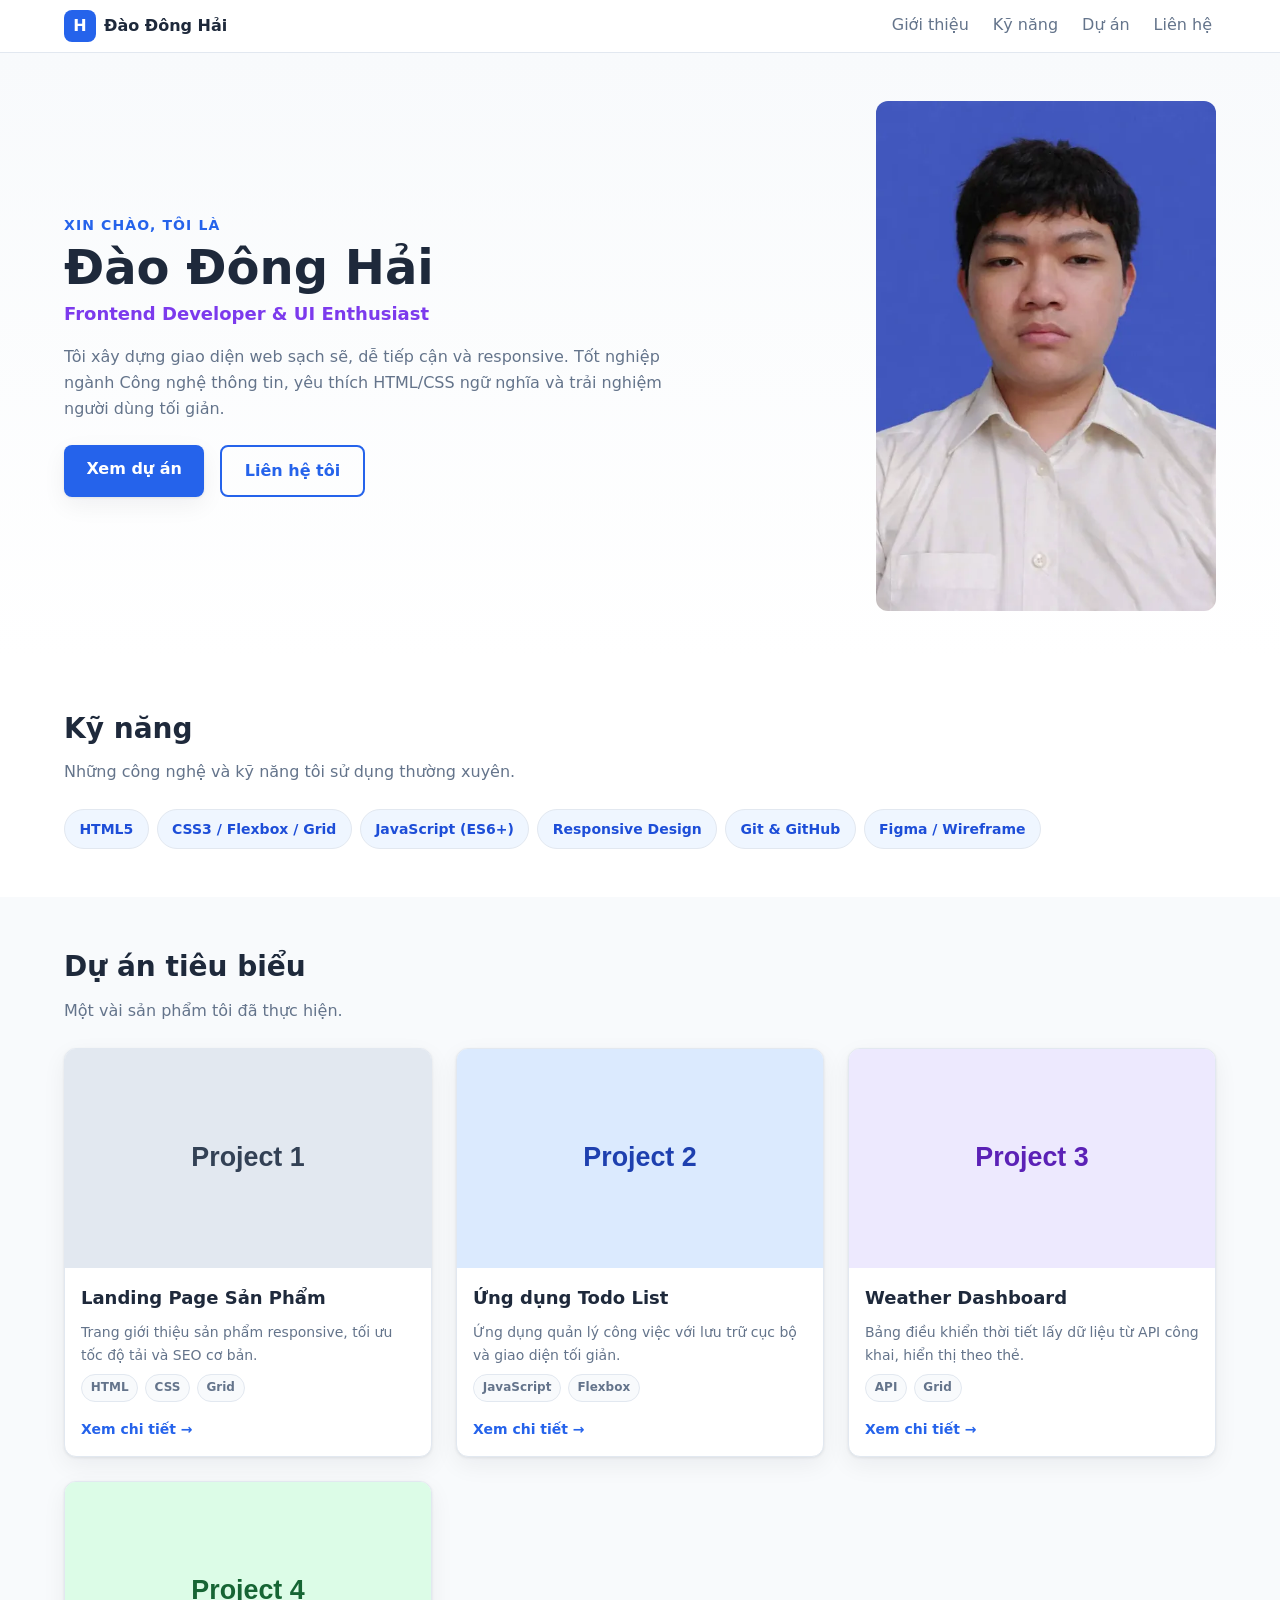
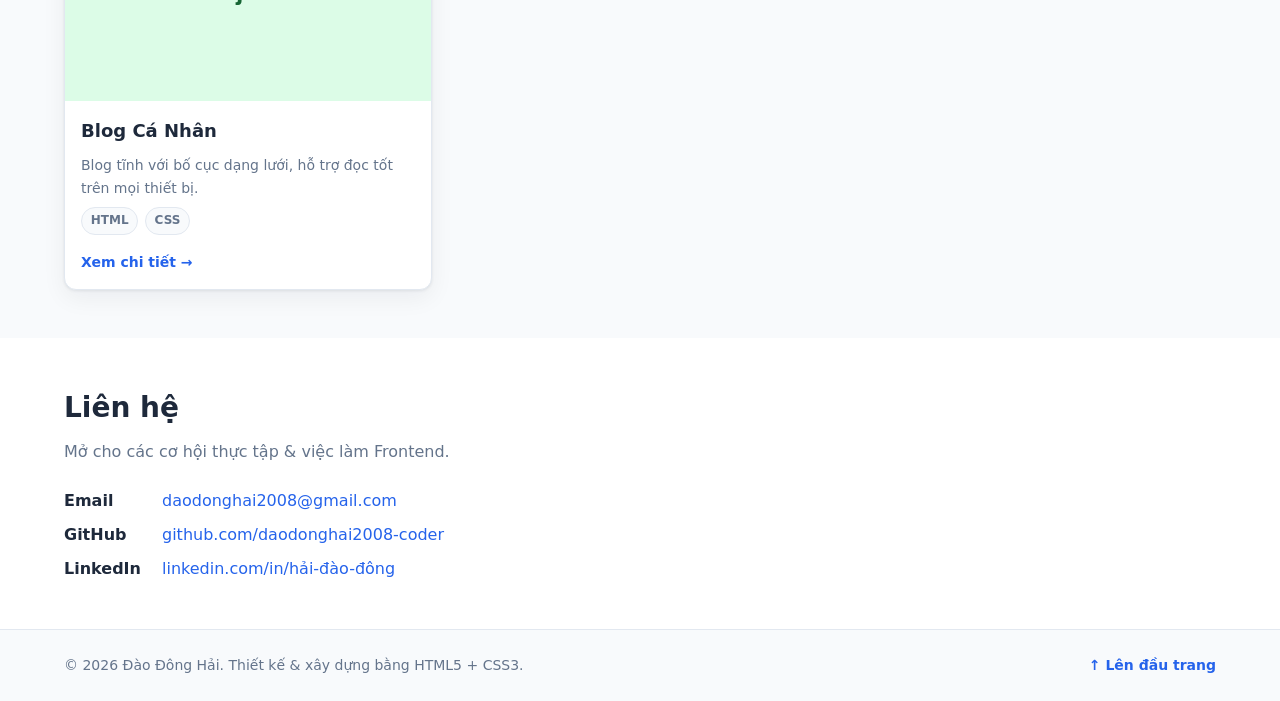
==== index.html @ d62e88dc "init" ====
<!DOCTYPE html>
<!-- lang="vi" khai báo ngôn ngữ trang → hỗ trợ screen reader & SEO -->
<html lang="vi">

<head>
  <!-- ========== METADATA BẮT BUỘC ========== -->
  <meta charset="UTF-8" />
  <!-- viewport: nền tảng của responsive mobile-first, khóa tỉ lệ 1:1 với thiết bị -->
  <meta name="viewport" content="width=device-width, initial-scale=1.0" />
  <meta name="description" content="Portfolio CV của Đào Đông Hải – Frontend Developer. Dự án, kỹ năng và thông tin liên hệ." />
  <meta name="author" content="Đào Đông Hải" />
  <title>Đào Đông Hải · Frontend Developer</title>

  <!-- Liên kết tới file CSS tách rời (yêu cầu của bài) -->
  <link rel="stylesheet" href="./assets/css/styles.css" />
</head>

<body id="top">

  <!-- ========================================================== -->
  <!-- HEADER: nhận diện + điều hướng chính                        -->
  <!-- ========================================================== -->
  <header class="site-header">
    <div class="container header-inner">
      <!-- Thương hiệu cá nhân -->
      <a class="brand" href="#top" aria-label="Về đầu trang">
        <span class="brand-mark" aria-hidden="true">H</span>
        <span class="brand-name">Đào Đông Hải</span>
      </a>

      <!-- NAV dùng Flexbox (xem styles.css) -->
      <nav class="main-nav" aria-label="Điều hướng chính">
        <ul class="nav-list">
          <li><a href="#about">Giới thiệu</a></li>
          <li><a href="#skills">Kỹ năng</a></li>
          <li><a href="#projects">Dự án</a></li>
          <li><a href="#contact">Liên hệ</a></li>
        </ul>
      </nav>
    </div>
  </header>

  <!-- ========================================================== -->
  <!-- MAIN: toàn bộ nội dung chính của trang                      -->
  <!-- ========================================================== -->
  <main>
    <!-- ----- SECTION: Giới thiệu / Hero ----- -->
    <section id="about" class="hero">
      <div class="container hero-inner">
        <div class="hero-text">
          <p class="eyebrow">Xin chào, tôi là</p>
          <h1 class="hero-title">Đào Đông Hải</h1>
          <p class="hero-role">Frontend Developer &amp; UI Enthusiast</p>
          <p class="hero-desc">
            Tôi xây dựng giao diện web sạch sẽ, dễ tiếp cận và responsive.
            Tốt nghiệp ngành Công nghệ thông tin, yêu thích HTML/CSS ngữ nghĩa
            và trải nghiệm người dùng tối giản.
          </p>
          <div class="hero-actions">
            <a class="btn btn-primary" href="#projects">Xem dự án</a>
            <a class="btn btn-outline" href="#contact">Liên hệ tôi</a>
          </div>
        </div>

        <!-- Ảnh đại diện: dùng placeholder, thay bằng ảnh thật của bạn -->
        <figure class="hero-avatar">
          <img
            src="assets/img/IMG_20260417_215934.webp"
            alt="Ảnh đại diện của Đào Đông Hải"
            width="320" height="320" />
        </figure>
      </div>
    </section>

    <!-- ----- SECTION: Kỹ năng ----- -->
    <section id="skills" class="section">
      <div class="container">
        <h2 class="section-title">Kỹ năng</h2>
        <p class="section-sub">Những công nghệ và kỹ năng tôi sử dụng thường xuyên.</p>

        <ul class="skill-grid">
          <li class="skill-chip">HTML5</li>
          <li class="skill-chip">CSS3 / Flexbox / Grid</li>
          <li class="skill-chip">JavaScript (ES6+)</li>
          <li class="skill-chip">Responsive Design</li>
          <li class="skill-chip">Git &amp; GitHub</li>
          <li class="skill-chip">Figma / Wireframe</li>
        </ul>
      </div>
    </section>

    <!-- ----- SECTION: Dự án (danh sách thẻ dùng CSS Grid) ----- -->
    <section id="projects" class="section section-muted">
      <div class="container">
        <h2 class="section-title">Dự án tiêu biểu</h2>
        <p class="section-sub">Một vài sản phẩm tôi đã thực hiện.</p>

        <!-- .project-grid dùng CSS Grid (xem styles.css) -->
        <div class="project-grid">

          <!-- Mỗi thẻ là một <article> độc lập, có thể đứng riêng -->
          <article class="card">
            <img class="card-media"
              src="data:image/svg+xml,%3Csvg%20xmlns%3D%27http%3A//www.w3.org/2000/svg%27%20width%3D%27600%27%20height%3D%27360%27%20viewBox%3D%270%200%20600%20360%27%3E%3Crect%20width%3D%27100%25%27%20height%3D%27100%25%27%20fill%3D%27%23e2e8f0%27/%3E%3Ctext%20x%3D%2750%25%27%20y%3D%2750%25%27%20font-family%3D%27Segoe%20UI%2C%20Arial%2C%20sans-serif%27%20font-size%3D%2744%27%20font-weight%3D%27700%27%20fill%3D%27%23334155%27%20text-anchor%3D%27middle%27%20dominant-baseline%3D%27middle%27%3EProject%201%3C/text%3E%3C/svg%3E"
              alt="Ảnh minh họa dự án Landing Page" width="600" height="360" />
            <div class="card-body">
              <h3 class="card-title">Landing Page Sản Phẩm</h3>
              <p class="card-desc">
                Trang giới thiệu sản phẩm responsive, tối ưu tốc độ tải và SEO cơ bản.
              </p>
              <ul class="tag-list">
                <li>HTML</li>
                <li>CSS</li>
                <li>Grid</li>
              </ul>
              <a class="card-link" href="#">Xem chi tiết →</a>
            </div>
          </article>

          <article class="card">
            <img class="card-media"
              src="data:image/svg+xml,%3Csvg%20xmlns%3D%27http%3A//www.w3.org/2000/svg%27%20width%3D%27600%27%20height%3D%27360%27%20viewBox%3D%270%200%20600%20360%27%3E%3Crect%20width%3D%27100%25%27%20height%3D%27100%25%27%20fill%3D%27%23dbeafe%27/%3E%3Ctext%20x%3D%2750%25%27%20y%3D%2750%25%27%20font-family%3D%27Segoe%20UI%2C%20Arial%2C%20sans-serif%27%20font-size%3D%2744%27%20font-weight%3D%27700%27%20fill%3D%27%231e40af%27%20text-anchor%3D%27middle%27%20dominant-baseline%3D%27middle%27%3EProject%202%3C/text%3E%3C/svg%3E"
              alt="Ảnh minh họa dự án Todo App" width="600" height="360" />
            <div class="card-body">
              <h3 class="card-title">Ứng dụng Todo List</h3>
              <p class="card-desc">
                Ứng dụng quản lý công việc với lưu trữ cục bộ và giao diện tối giản.
              </p>
              <ul class="tag-list">
                <li>JavaScript</li>
                <li>Flexbox</li>
              </ul>
              <a class="card-link" href="#">Xem chi tiết →</a>
            </div>
          </article>

          <article class="card">
            <img class="card-media"
              src="data:image/svg+xml,%3Csvg%20xmlns%3D%27http%3A//www.w3.org/2000/svg%27%20width%3D%27600%27%20height%3D%27360%27%20viewBox%3D%270%200%20600%20360%27%3E%3Crect%20width%3D%27100%25%27%20height%3D%27100%25%27%20fill%3D%27%23ede9fe%27/%3E%3Ctext%20x%3D%2750%25%27%20y%3D%2750%25%27%20font-family%3D%27Segoe%20UI%2C%20Arial%2C%20sans-serif%27%20font-size%3D%2744%27%20font-weight%3D%27700%27%20fill%3D%27%235b21b6%27%20text-anchor%3D%27middle%27%20dominant-baseline%3D%27middle%27%3EProject%203%3C/text%3E%3C/svg%3E"
              alt="Ảnh minh họa dự án Weather Dashboard" width="600" height="360" />
            <div class="card-body">
              <h3 class="card-title">Weather Dashboard</h3>
              <p class="card-desc">
                Bảng điều khiển thời tiết lấy dữ liệu từ API công khai, hiển thị theo thẻ.
              </p>
              <ul class="tag-list">
                <li>API</li>
                <li>Grid</li>
              </ul>
              <a class="card-link" href="#">Xem chi tiết →</a>
            </div>
          </article>

          <article class="card">
            <img class="card-media"
              src="data:image/svg+xml,%3Csvg%20xmlns%3D%27http%3A//www.w3.org/2000/svg%27%20width%3D%27600%27%20height%3D%27360%27%20viewBox%3D%270%200%20600%20360%27%3E%3Crect%20width%3D%27100%25%27%20height%3D%27100%25%27%20fill%3D%27%23dcfce7%27/%3E%3Ctext%20x%3D%2750%25%27%20y%3D%2750%25%27%20font-family%3D%27Segoe%20UI%2C%20Arial%2C%20sans-serif%27%20font-size%3D%2744%27%20font-weight%3D%27700%27%20fill%3D%27%23166534%27%20text-anchor%3D%27middle%27%20dominant-baseline%3D%27middle%27%3EProject%204%3C/text%3E%3C/svg%3E"
              alt="Ảnh minh họa dự án Blog cá nhân" width="600" height="360" />
            <div class="card-body">
              <h3 class="card-title">Blog Cá Nhân</h3>
              <p class="card-desc">
                Blog tĩnh với bố cục dạng lưới, hỗ trợ đọc tốt trên mọi thiết bị.
              </p>
              <ul class="tag-list">
                <li>HTML</li>
                <li>CSS</li>
              </ul>
              <a class="card-link" href="#">Xem chi tiết →</a>
            </div>
          </article>

        </div><!-- /.project-grid -->
      </div>
    </section>

    <!-- ----- SECTION: Liên hệ ----- -->
    <section id="contact" class="section">
      <div class="container contact-inner">
        <h2 class="section-title">Liên hệ</h2>
        <p class="section-sub">Mở cho các cơ hội thực tập &amp; việc làm Frontend.</p>

        <ul class="contact-list">
          <li><span class="contact-label">Email</span> <a href="mailto:daodonghai2008@gmail.com">daodonghai2008@gmail.com</a></li>
          <li><span class="contact-label">GitHub</span> <a href="https://github.com/daodonghai2008-coder" target="_blank" rel="noopener noreferrer">github.com/daodonghai2008-coder</a></li>
          <li><span class="contact-label">LinkedIn</span> <a href="https://www.linkedin.com/in/h%E1%BA%A3i-%C4%91%C3%A0o-%C4%91%C3%B4ng-53a848441/" target="_blank" rel="noopener noreferrer">linkedin.com/in/hải-đào-đông</a></li>
        </ul>
      </div>
    </section>

  </main>

  <!-- ========================================================== -->
  <!-- FOOTER                                                      -->
  <!-- ========================================================== -->
  <footer class="site-footer">
    <div class="container footer-inner">
      <p>© 2026 Đào Đông Hải. Thiết kế &amp; xây dựng bằng HTML5 + CSS3.</p>
      <a href="#top" class="to-top">↑ Lên đầu trang</a>
    </div>
  </footer>

</body>

</html>
---- assets/css/styles.css ----
/* ==========================================================================
   PORTFOLIO CV – styles.css
   Chiến lược: MOBILE-FIRST
   - Mặc định (ngoài media query) = giao diện cho màn hình nhỏ nhất (~360px)
   - @media (min-width: 768px)  → nâng cấp cho tablet
   - @media (min-width: 1280px) → nâng cấp cho desktop
   ========================================================================== */

/* ==========================================================================
   1. DESIGN TOKENS – biến hệ thống thị giác (màu, chữ, khoảng cách, bo góc)
   Dùng custom properties để thay đổi tập trung, nhất quán toàn trang.
   ========================================================================== */
:root {
  /* --- Bảng màu --- */
  --color-primary: #2563eb;      /* xanh thương hiệu */
  --color-primary-dark: #1d4ed8;
  --color-accent: #7c3aed;       /* tím nhấn */
  --color-text: #1e293b;         /* chữ chính */
  --color-text-soft: #64748b;    /* chữ phụ */
  --color-bg: #ffffff;           /* nền trang */
  --color-surface: #f8fafc;      /* nền vùng nhấn */
  --color-border: #e2e8f0;       /* viền */
  --color-chip: #eff6ff;         /* nền chip kỹ năng */

  /* --- Typography --- */
  --font-base: system-ui, -apple-system, "Segoe UI", Roboto, Helvetica, Arial, sans-serif;
  --fs-sm: 0.875rem;   /* 14px */
  --fs-base: 1rem;     /* 16px */
  --fs-lg: 1.125rem;   /* 18px */
  --fs-h2: 1.5rem;     /* 24px */
  --fs-h1: 2rem;       /* 32px (sẽ tăng ở desktop) */
  --lh-base: 1.6;

  /* --- Khoảng cách (spacing scale) --- */
  --space-1: 0.5rem;
  --space-2: 1rem;
  --space-3: 1.5rem;
  --space-4: 2rem;
  --space-5: 3rem;

  /* --- Bố cục --- */
  --container-max: 1200px;
  --radius: 12px;
  --radius-sm: 8px;
  --shadow: 0 1px 3px rgba(15, 23, 42, 0.08), 0 8px 24px rgba(15, 23, 42, 0.06);
}

/* ==========================================================================
   2. CHUẨN HÓA BOX MODEL + RESET CƠ BẢN
   ========================================================================== */
*,
*::before,
*::after {
  box-sizing: border-box;   /* width đã bao gồm padding + border → dễ tính toán */
}

* {
  margin: 0;
  padding: 0;
}

html {
  scroll-padding-top: 9rem;       /* chừa chỗ cho header sticky (cao hơn ở mobile vì nav xuống dòng) */
  scroll-behavior: smooth;        /* cuộn mượt khi bấm nav */
  -webkit-text-size-adjust: 100%; /* chống iOS tự phóng chữ */
}

body {
  font-family: var(--font-base);
  font-size: var(--fs-base);
  line-height: var(--lh-base);
  color: var(--color-text);
  background: var(--color-bg);
}

img {
  display: block;
  max-width: 100%;  /* ảnh không bao giờ tràn khung → không gây cuộn ngang */
  height: auto;
}

a {
  color: inherit;
  text-decoration: none;
}

ul {
  list-style: none;
}

/* ==========================================================================
   3. LAYOUT DÙNG LẠI – .container
   ========================================================================== */
.container {
  width: 100%;
  max-width: var(--container-max);
  margin-inline: auto;
  padding-inline: var(--space-2); /* lề ngang an toàn trên mobile */
}

.section {
  padding-block: var(--space-5);
}

.section-muted {
  background: var(--color-surface);
}

.section-title {
  font-size: var(--fs-h2);
  margin-bottom: var(--space-1);
}

.section-sub {
  color: var(--color-text-soft);
  margin-bottom: var(--space-3);
}

/* ==========================================================================
   4. HEADER + NAV (FLEXBOX)
   Mobile: thương hiệu trên, menu xuống dòng và tự wrap → không tràn ngang.
   ========================================================================== */
.site-header {
  position: sticky;
  top: 0;
  z-index: 10;
  background: rgba(255, 255, 255, 0.9);
  backdrop-filter: blur(8px);
  border-bottom: 1px solid var(--color-border);
}

.header-inner {
  display: flex;             /* FLEXBOX */
  flex-wrap: wrap;           /* cho phép xuống dòng trên màn hình hẹp */
  align-items: center;
  justify-content: space-between;
  gap: var(--space-1);
  padding-block: var(--space-1);
}

.brand {
  display: flex;
  align-items: center;
  gap: var(--space-1);
  font-weight: 700;
}

.brand-mark {
  display: grid;
  place-items: center;
  width: 2rem;
  height: 2rem;
  border-radius: var(--radius-sm);
  background: var(--color-primary);
  color: #fff;
  font-weight: 800;
}

/* Danh sách nav cũng là flex container */
.nav-list {
  display: flex;            /* FLEXBOX cho thanh điều hướng */
  flex-wrap: wrap;
  gap: 0.25rem var(--space-1);
}

.nav-list a {
  display: inline-block;
  padding: 0.25rem 0.25rem;
  color: var(--color-text-soft);
  font-weight: 500;
  border-bottom: 2px solid transparent;
  transition: color 0.15s, border-color 0.15s;
}

.nav-list a:hover,
.nav-list a:focus-visible {
  color: var(--color-primary);
  border-bottom-color: var(--color-primary);
}

/* ==========================================================================
   5. HERO / GIỚI THIỆU
   Mobile: xếp dọc (text trên, avatar dưới). Desktop: 2 cột.
   ========================================================================== */
.hero {
  padding-block: var(--space-5);
  background: linear-gradient(180deg, var(--color-surface), var(--color-bg));
}

.hero-inner {
  display: flex;
  flex-direction: column;     /* mobile-first: xếp dọc */
  gap: var(--space-4);
  align-items: flex-start;
}

.eyebrow {
  color: var(--color-primary);
  font-weight: 600;
  text-transform: uppercase;
  letter-spacing: 0.08em;
  font-size: var(--fs-sm);
}

.hero-title {
  font-size: var(--fs-h1);
  line-height: 1.15;
  margin-block: 0.25rem;
}

.hero-role {
  font-size: var(--fs-lg);
  color: var(--color-accent);
  font-weight: 600;
  margin-bottom: var(--space-2);
}

.hero-desc {
  color: var(--color-text-soft);
  max-width: 60ch;
  margin-bottom: var(--space-3);
}

.hero-actions {
  display: flex;
  flex-wrap: wrap;
  gap: var(--space-2);
}

.hero-avatar img {
  border-radius: var(--radius);
  /* box-shadow: var(--shadow); */
  width: 100%;
  /* max-width: 260px; */
}

/* --- Nút bấm --- */
.btn {
  display: inline-block;
  padding: 0.7rem 1.4rem;
  border-radius: var(--radius-sm);
  font-weight: 600;
  text-align: center;
  transition: transform 0.12s, background 0.15s, box-shadow 0.15s;
}

.btn:active { transform: translateY(1px); }

.btn-primary {
  background: var(--color-primary);
  color: #fff;
  box-shadow: var(--shadow);
}
.btn-primary:hover { background: var(--color-primary-dark); }

.btn-outline {
  border: 2px solid var(--color-primary);
  color: var(--color-primary);
}
.btn-outline:hover { background: var(--color-chip); }

/* ==========================================================================
   6. KỸ NĂNG – chip tự wrap bằng flex
   ========================================================================== */
.skill-grid {
  display: flex;
  flex-wrap: wrap;
  gap: var(--space-1);
}

.skill-chip {
  background: var(--color-chip);
  color: var(--color-primary-dark);
  border: 1px solid var(--color-border);
  padding: 0.5rem 0.9rem;
  border-radius: 999px;
  font-size: var(--fs-sm);
  font-weight: 600;
}

/* ==========================================================================
   7. DỰ ÁN – CSS GRID cho danh sách thẻ
   Mobile: 1 cột. Tablet: 2 cột. Desktop: 3 cột.
   ========================================================================== */
.project-grid {
  display: grid;                       /* CSS GRID */
  grid-template-columns: 1fr;          /* mobile-first: 1 cột */
  gap: var(--space-3);
}

.card {
  background: var(--color-bg);
  border: 1px solid var(--color-border);
  border-radius: var(--radius);
  overflow: hidden;                    /* bo góc gọn cả ảnh */
  box-shadow: var(--shadow);
  display: flex;
  flex-direction: column;
  transition: transform 0.15s, box-shadow 0.15s;
}

.card:hover {
  transform: translateY(-4px);
  box-shadow: 0 12px 32px rgba(15, 23, 42, 0.12);
}

.card-media {
  width: 100%;
  aspect-ratio: 5 / 3;                 /* giữ tỉ lệ ảnh ổn định */
  object-fit: cover;
}

.card-body {
  padding: var(--space-2);
  display: flex;
  flex-direction: column;
  gap: var(--space-1);
  flex: 1;                             /* các thẻ cao bằng nhau trong grid */
}

.card-title { font-size: var(--fs-lg); }

.card-desc {
  color: var(--color-text-soft);
  font-size: var(--fs-sm);
  flex: 1;
}

.tag-list {
  display: flex;
  flex-wrap: wrap;
  gap: 0.4rem;
}

.tag-list li {
  font-size: 0.75rem;
  font-weight: 600;
  color: var(--color-text-soft);
  background: var(--color-surface);
  border: 1px solid var(--color-border);
  padding: 0.2rem 0.55rem;
  border-radius: 999px;
}

.card-link {
  color: var(--color-primary);
  font-weight: 600;
  font-size: var(--fs-sm);
  margin-top: var(--space-1);
}

/* ==========================================================================
   8. LIÊN HỆ
   ========================================================================== */
.contact-list {
  display: flex;
  flex-direction: column;
  gap: var(--space-1);
}

.contact-list li {
  display: flex;
  flex-wrap: wrap;
  gap: var(--space-1);
  align-items: baseline;
}

.contact-label {
  min-width: 90px;
  font-weight: 700;
  color: var(--color-text);
}

.contact-list a {
  color: var(--color-primary);
  overflow-wrap: anywhere; /* link/email dài tự xuống dòng, không gây cuộn ngang */
  min-width: 0;
}
.contact-list a:hover { text-decoration: underline; }

/* ==========================================================================
   9. FOOTER
   ========================================================================== */
.site-footer {
  border-top: 1px solid var(--color-border);
  background: var(--color-surface);
  padding-block: var(--space-3);
}

.footer-inner {
  display: flex;
  flex-wrap: wrap;
  gap: var(--space-1);
  align-items: center;
  justify-content: space-between;
  color: var(--color-text-soft);
  font-size: var(--fs-sm);
}

.to-top { color: var(--color-primary); font-weight: 600; }

/* ==========================================================================
   10. MEDIA QUERIES – nâng cấp theo breakpoint (mobile-first)
   ========================================================================== */

/* ----- TABLET: ≥ 768px ----- */
@media (min-width: 768px) {
  :root {
    --fs-h1: 2.5rem;   /* 40px */
    --fs-h2: 1.75rem;  /* 28px */
  }

  .container { padding-inline: var(--space-3); }

  html { scroll-padding-top: 5rem; }  /* header 1 hàng ở tablet/desktop */
  .nav-list { gap: var(--space-2); }

  /* Hero chuyển sang 2 cột */
  .hero-inner {
    flex-direction: row;
    align-items: center;
    justify-content: space-between;
  }
  .hero-text { flex: 1; }
  .hero-avatar img { max-width: 300px; }

  /* Lưới dự án: 2 cột */
  .project-grid {
    grid-template-columns: repeat(2, 1fr);
  }
}

/* ----- DESKTOP: ≥ 1280px ----- */
@media (min-width: 1280px) {
  :root {
    --fs-h1: 3rem;     /* 48px */
  }

  /* Lưới dự án: 3 cột */
  .project-grid {
    grid-template-columns: repeat(3, 1fr);
  }

  .hero-avatar img { max-width: 340px; }
}

/* ==========================================================================
   11. HỖ TRỢ TIẾP CẬN & ƯA THÍCH NGƯỜI DÙNG
   ========================================================================== */
:focus-visible {
  outline: 3px solid var(--color-accent);
  outline-offset: 2px;
  border-radius: 4px;
}

@media (prefers-reduced-motion: reduce) {
  * {
    animation: none !important;
    transition: none !important;
    scroll-behavior: auto !important;
  }
}
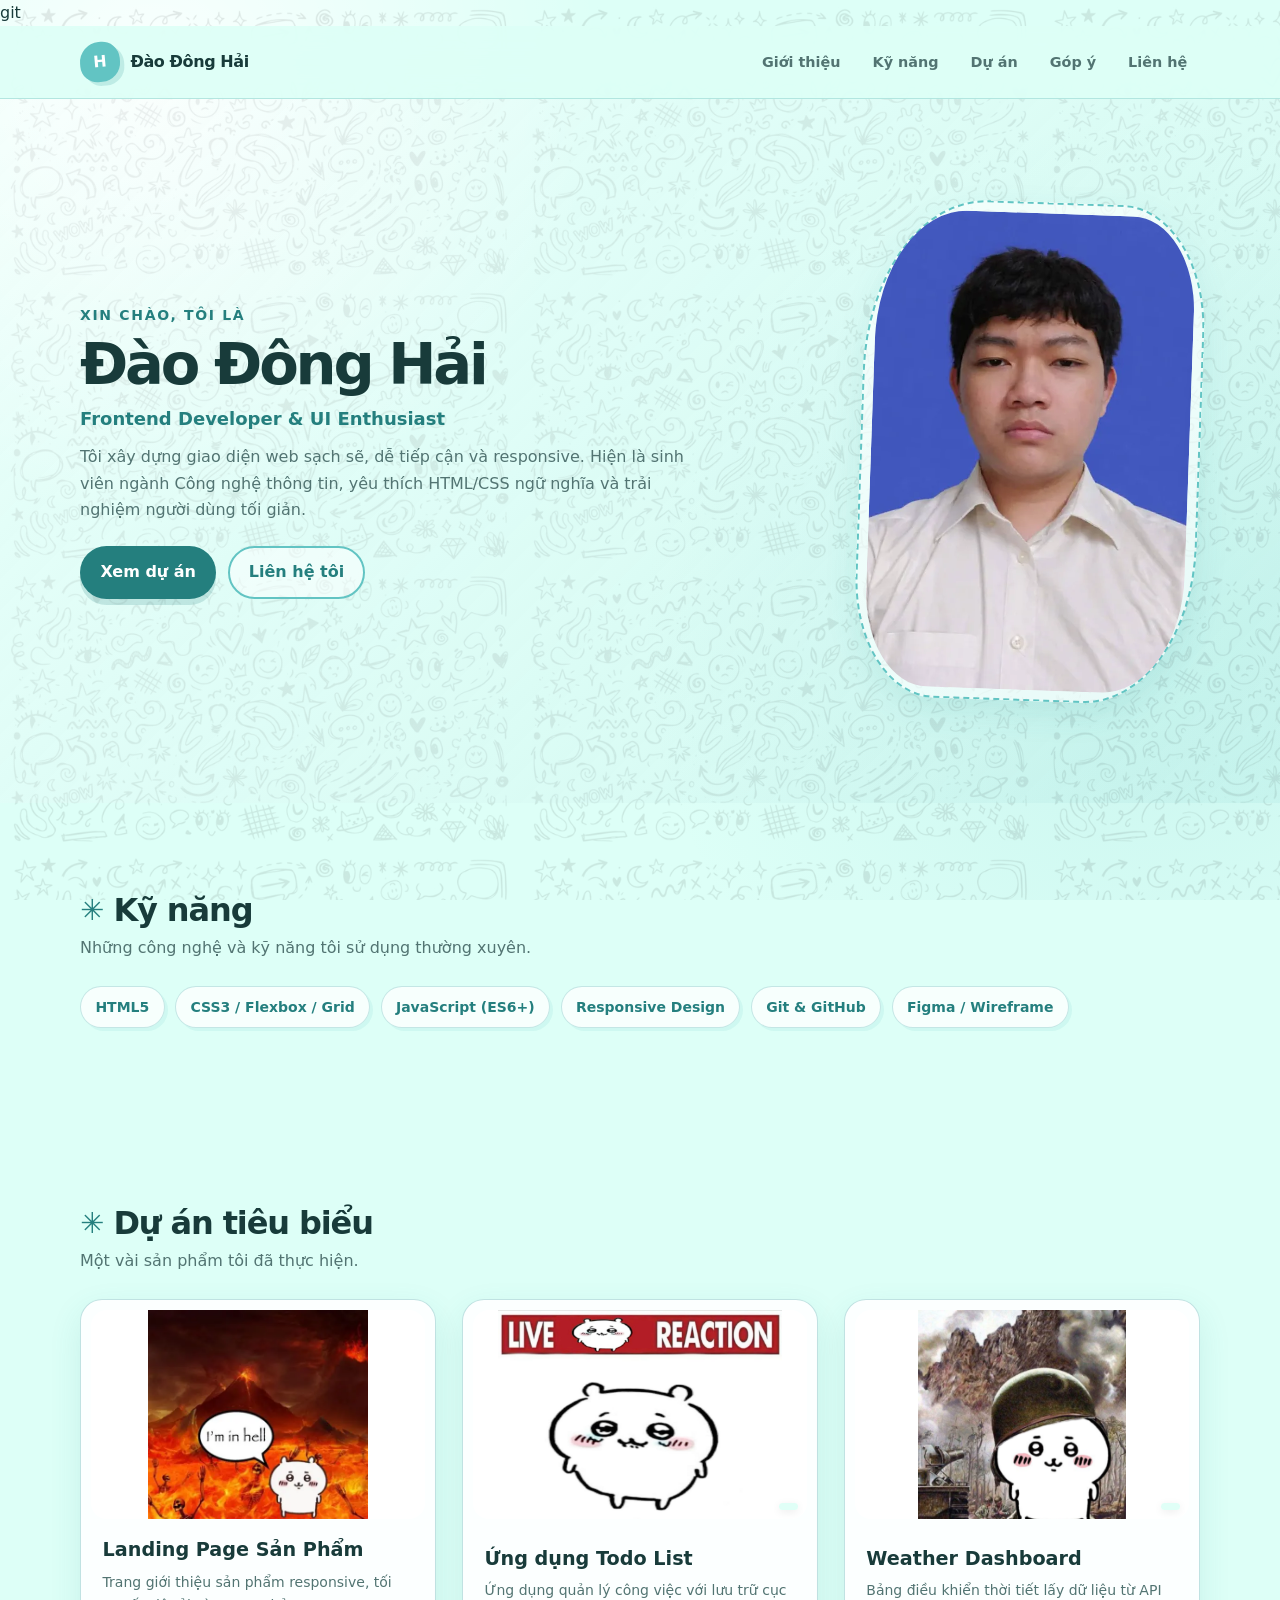
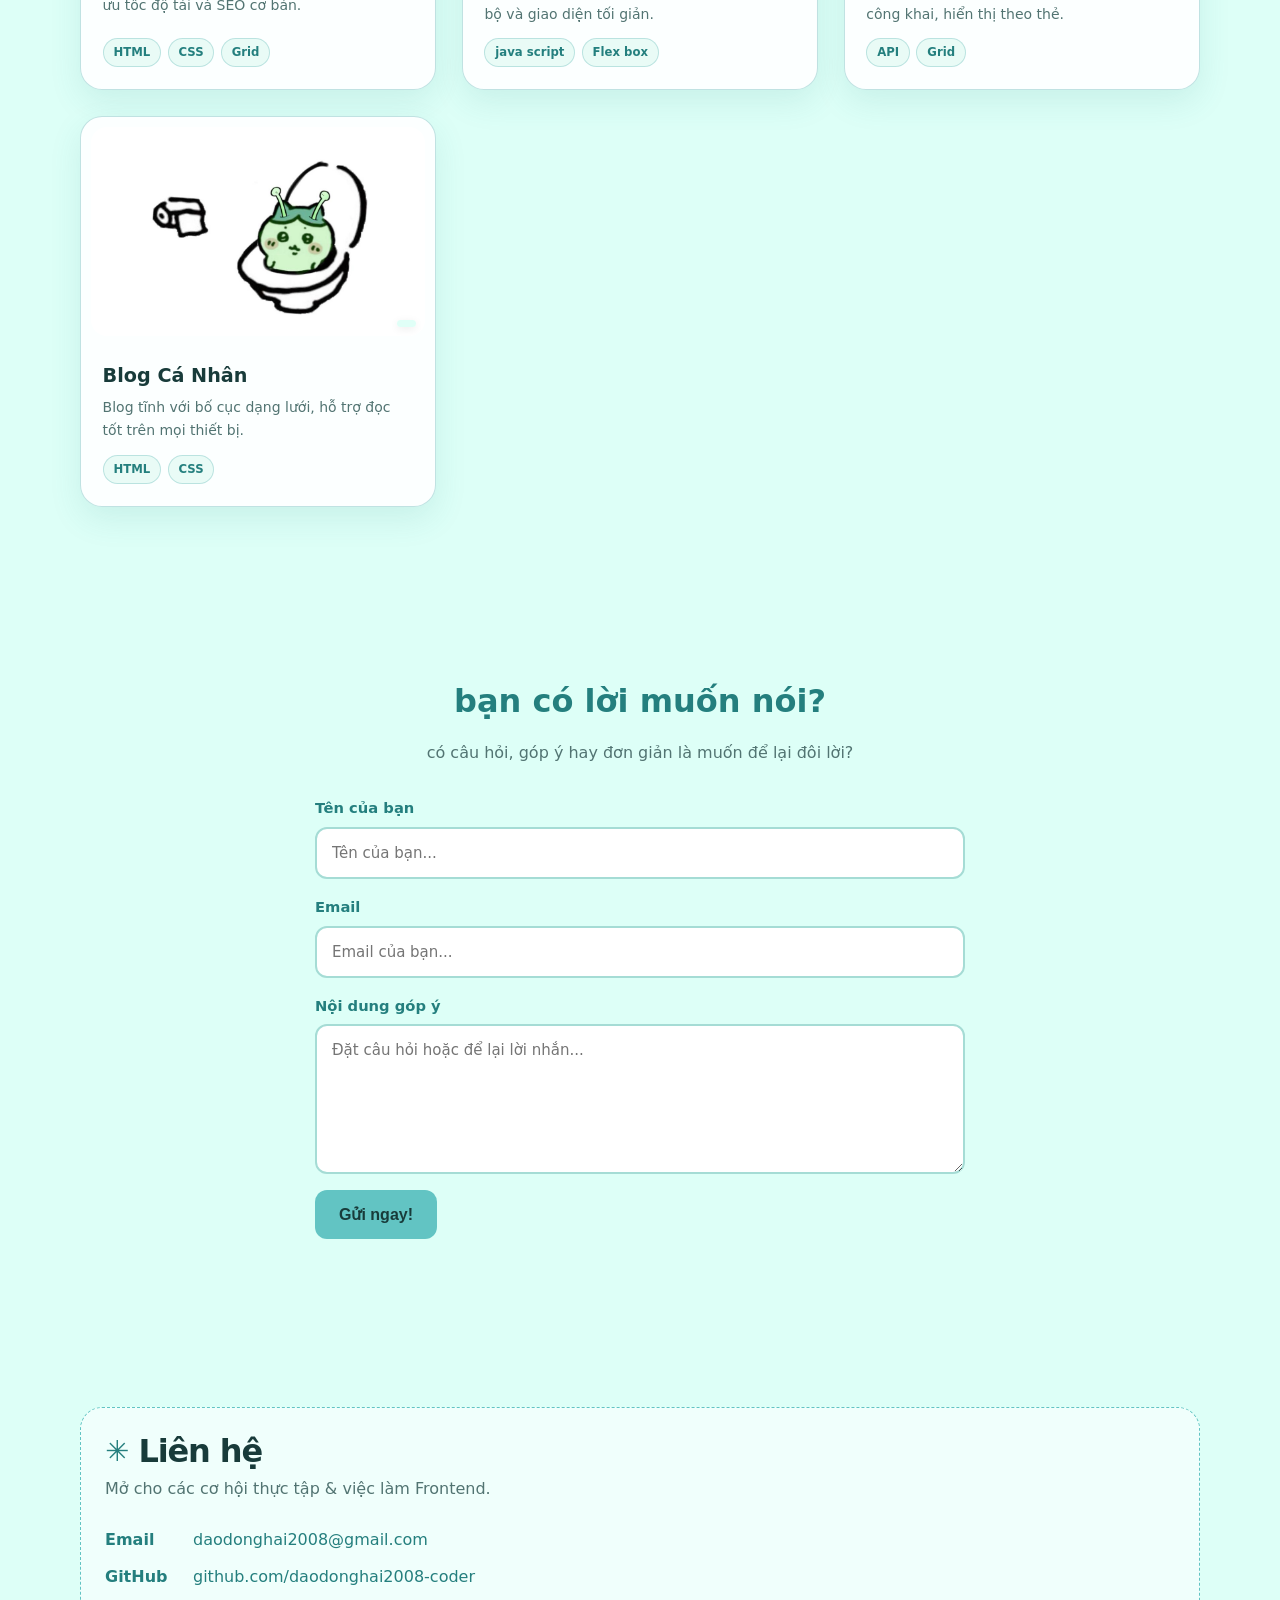
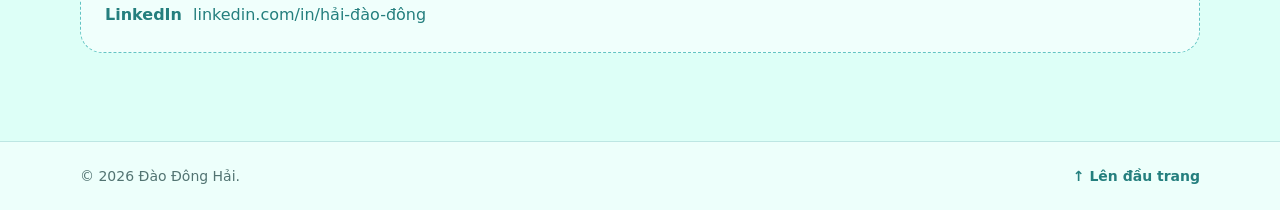
==== commit dc57934d: "Upload my project" ====
--- a/index.html
+++ b/index.html
@@ -1,4 +1,4 @@
-<!DOCTYPE html>
+git <!DOCTYPE html>
 <!-- lang="vi" khai báo ngôn ngữ trang → hỗ trợ screen reader & SEO -->
 <html lang="vi">
 
@@ -9,13 +9,16 @@
   <meta name="viewport" content="width=device-width, initial-scale=1.0" />
   <meta name="description" content="Portfolio CV của Đào Đông Hải – Frontend Developer. Dự án, kỹ năng và thông tin liên hệ." />
   <meta name="author" content="Đào Đông Hải" />
-  <title>Đào Đông Hải · Frontend Developer</title>
+  <meta name="theme-color" content="#DDFFF7" />
+  <title>Đào Đông Hải · Portfolio</title>
 
   <!-- Liên kết tới file CSS tách rời (yêu cầu của bài) -->
   <link rel="stylesheet" href="./assets/css/styles.css" />
 </head>
 
 <body id="top">
+  <div class="doodle-layer" aria-hidden="true"></div>
+  <a class="skip-link" href="#main-content">Bỏ qua điều hướng, đến nội dung chính</a>
 
   <!-- ========================================================== -->
   <!-- HEADER: nhận diện + điều hướng chính                        -->
@@ -34,6 +37,7 @@
           <li><a href="#about">Giới thiệu</a></li>
           <li><a href="#skills">Kỹ năng</a></li>
           <li><a href="#projects">Dự án</a></li>
+          <li><a href="#message">Góp ý</a></li>
           <li><a href="#contact">Liên hệ</a></li>
         </ul>
       </nav>
@@ -43,18 +47,16 @@
   <!-- ========================================================== -->
   <!-- MAIN: toàn bộ nội dung chính của trang                      -->
   <!-- ========================================================== -->
-  <main>
+  <main id="main-content">
     <!-- ----- SECTION: Giới thiệu / Hero ----- -->
     <section id="about" class="hero">
       <div class="container hero-inner">
         <div class="hero-text">
           <p class="eyebrow">Xin chào, tôi là</p>
           <h1 class="hero-title">Đào Đông Hải</h1>
-          <p class="hero-role">Frontend Developer &amp; UI Enthusiast</p>
+          <p class="hero-role">Frontend Developer & UI Enthusiast</p>
           <p class="hero-desc">
-            Tôi xây dựng giao diện web sạch sẽ, dễ tiếp cận và responsive.
-            Tốt nghiệp ngành Công nghệ thông tin, yêu thích HTML/CSS ngữ nghĩa
-            và trải nghiệm người dùng tối giản.
+           Tôi xây dựng giao diện web sạch sẽ, dễ tiếp cận và responsive. Hiện là sinh viên ngành Công nghệ thông tin, yêu thích HTML/CSS ngữ nghĩa và trải nghiệm người dùng tối giản.
           </p>
           <div class="hero-actions">
             <a class="btn btn-primary" href="#projects">Xem dự án</a>
@@ -62,7 +64,7 @@
           </div>
         </div>
 
-        <!-- Ảnh đại diện: dùng placeholder, thay bằng ảnh thật của bạn -->
+        <!-- Ảnh đại diện cá nhân: giữ nguyên ảnh gốc của project -->
         <figure class="hero-avatar">
           <img
             src="assets/img/IMG_20260417_215934.webp"
@@ -95,80 +97,37 @@
         <h2 class="section-title">Dự án tiêu biểu</h2>
         <p class="section-sub">Một vài sản phẩm tôi đã thực hiện.</p>
 
-        <!-- .project-grid dùng CSS Grid (xem styles.css) -->
+        <!-- .project-grid dùng CSS Grid; mỗi article là một project độc lập -->
         <div class="project-grid">
-
-          <!-- Mỗi thẻ là một <article> độc lập, có thể đứng riêng -->
-          <article class="card">
-            <img class="card-media"
-              src="data:image/svg+xml,%3Csvg%20xmlns%3D%27http%3A//www.w3.org/2000/svg%27%20width%3D%27600%27%20height%3D%27360%27%20viewBox%3D%270%200%20600%20360%27%3E%3Crect%20width%3D%27100%25%27%20height%3D%27100%25%27%20fill%3D%27%23e2e8f0%27/%3E%3Ctext%20x%3D%2750%25%27%20y%3D%2750%25%27%20font-family%3D%27Segoe%20UI%2C%20Arial%2C%20sans-serif%27%20font-size%3D%2744%27%20font-weight%3D%27700%27%20fill%3D%27%23334155%27%20text-anchor%3D%27middle%27%20dominant-baseline%3D%27middle%27%3EProject%201%3C/text%3E%3C/svg%3E"
-              alt="Ảnh minh họa dự án Landing Page" width="600" height="360" />
-            <div class="card-body">
-              <h3 class="card-title">Landing Page Sản Phẩm</h3>
-              <p class="card-desc">
-                Trang giới thiệu sản phẩm responsive, tối ưu tốc độ tải và SEO cơ bản.
-              </p>
-              <ul class="tag-list">
-                <li>HTML</li>
-                <li>CSS</li>
-                <li>Grid</li>
-              </ul>
-              <a class="card-link" href="#">Xem chi tiết →</a>
-            </div>
-          </article>
-
-          <article class="card">
-            <img class="card-media"
-              src="data:image/svg+xml,%3Csvg%20xmlns%3D%27http%3A//www.w3.org/2000/svg%27%20width%3D%27600%27%20height%3D%27360%27%20viewBox%3D%270%200%20600%20360%27%3E%3Crect%20width%3D%27100%25%27%20height%3D%27100%25%27%20fill%3D%27%23dbeafe%27/%3E%3Ctext%20x%3D%2750%25%27%20y%3D%2750%25%27%20font-family%3D%27Segoe%20UI%2C%20Arial%2C%20sans-serif%27%20font-size%3D%2744%27%20font-weight%3D%27700%27%20fill%3D%27%231e40af%27%20text-anchor%3D%27middle%27%20dominant-baseline%3D%27middle%27%3EProject%202%3C/text%3E%3C/svg%3E"
-              alt="Ảnh minh họa dự án Todo App" width="600" height="360" />
-            <div class="card-body">
-              <h3 class="card-title">Ứng dụng Todo List</h3>
-              <p class="card-desc">
-                Ứng dụng quản lý công việc với lưu trữ cục bộ và giao diện tối giản.
-              </p>
-              <ul class="tag-list">
-                <li>JavaScript</li>
-                <li>Flexbox</li>
-              </ul>
-              <a class="card-link" href="#">Xem chi tiết →</a>
-            </div>
-          </article>
-
-          <article class="card">
-            <img class="card-media"
-              src="data:image/svg+xml,%3Csvg%20xmlns%3D%27http%3A//www.w3.org/2000/svg%27%20width%3D%27600%27%20height%3D%27360%27%20viewBox%3D%270%200%20600%20360%27%3E%3Crect%20width%3D%27100%25%27%20height%3D%27100%25%27%20fill%3D%27%23ede9fe%27/%3E%3Ctext%20x%3D%2750%25%27%20y%3D%2750%25%27%20font-family%3D%27Segoe%20UI%2C%20Arial%2C%20sans-serif%27%20font-size%3D%2744%27%20font-weight%3D%27700%27%20fill%3D%27%235b21b6%27%20text-anchor%3D%27middle%27%20dominant-baseline%3D%27middle%27%3EProject%203%3C/text%3E%3C/svg%3E"
-              alt="Ảnh minh họa dự án Weather Dashboard" width="600" height="360" />
-            <div class="card-body">
-              <h3 class="card-title">Weather Dashboard</h3>
-              <p class="card-desc">
-                Bảng điều khiển thời tiết lấy dữ liệu từ API công khai, hiển thị theo thẻ.
-              </p>
-              <ul class="tag-list">
-                <li>API</li>
-                <li>Grid</li>
-              </ul>
-              <a class="card-link" href="#">Xem chi tiết →</a>
-            </div>
-          </article>
-
-          <article class="card">
-            <img class="card-media"
-              src="data:image/svg+xml,%3Csvg%20xmlns%3D%27http%3A//www.w3.org/2000/svg%27%20width%3D%27600%27%20height%3D%27360%27%20viewBox%3D%270%200%20600%20360%27%3E%3Crect%20width%3D%27100%25%27%20height%3D%27100%25%27%20fill%3D%27%23dcfce7%27/%3E%3Ctext%20x%3D%2750%25%27%20y%3D%2750%25%27%20font-family%3D%27Segoe%20UI%2C%20Arial%2C%20sans-serif%27%20font-size%3D%2744%27%20font-weight%3D%27700%27%20fill%3D%27%23166534%27%20text-anchor%3D%27middle%27%20dominant-baseline%3D%27middle%27%3EProject%204%3C/text%3E%3C/svg%3E"
-              alt="Ảnh minh họa dự án Blog cá nhân" width="600" height="360" />
-            <div class="card-body">
-              <h3 class="card-title">Blog Cá Nhân</h3>
-              <p class="card-desc">
-                Blog tĩnh với bố cục dạng lưới, hỗ trợ đọc tốt trên mọi thiết bị.
-              </p>
-              <ul class="tag-list">
-                <li>HTML</li>
-                <li>CSS</li>
-              </ul>
-              <a class="card-link" href="#">Xem chi tiết →</a>
-            </div>
-          </article>
-
+          <article class="card reveal"><div class="card-image-wrap"><img class="card-media" src="assets/img/meme-hell.webp" alt="Meme chú thỏ đứng giữa khung cảnh địa ngục, bong bóng thoại I'm in hell" width="474" height="448" loading="lazy" /></div><div class="card-body"><h3 class="card-title">Landing Page Sản Phẩm</h3><p class="card-desc">Trang giới thiệu sản phẩm responsive, tối ưu tốc độ tải và SEO cơ bản.</p><ul class="tag-list"><li>HTML</li><li>CSS</li><li>Grid</li></ul></div></article>
+          <article class="card reveal"><div class="card-image-wrap"><img class="card-media" src="assets/img/meme-reaction.jpg" alt="Ảnh meme Live Reaction với nhân vật chibi màu trắng" width="1681" height="1234" loading="lazy" /><span class="image-note"></span></div><div class="card-body"><p class="project-kicker"></p><h3 class="card-title">Ứng dụng Todo List</h3><p class="card-desc">Ứng dụng quản lý công việc với lưu trữ cục bộ và giao diện tối giản.</p><ul class="tag-list"><li>java script</li><li>Flex box</li></ul></div></article>
+          <article class="card reveal"><div class="card-image-wrap"><img class="card-media" src="assets/img/meme-warrior.png" alt="Nhân vật chibi đội mũ lính trong khung cảnh chiến trường" width="482" height="482" loading="lazy" /><span class="image-note"></span></div><div class="card-body"><p class="project-kicker"></p><h3 class="card-title">Weather Dashboard</h3><p class="card-desc">Bảng điều khiển thời tiết lấy dữ liệu từ API công khai, hiển thị theo thẻ.</p><ul class="tag-list"><li>API</li><li>Grid</li></ul></div></article>
+          <article class="card reveal"><div class="card-image-wrap"><img class="card-media" src="assets/img/meme-alien.jpg" alt="Sinh vật ngoài hành tinh màu xanh ngồi trong bồn cầu" width="735" height="627" loading="lazy" /><span class="image-note"></span></div><div class="card-body"><p class="project-kicker"></p><h3 class="card-title">Blog Cá Nhân</h3><p class="card-desc">Blog tĩnh với bố cục dạng lưới, hỗ trợ đọc tốt trên mọi thiết bị.</p><ul class="tag-list"><li>HTML</li><li>CSS</li></ul></div></article>
         </div><!-- /.project-grid -->
+      </div>
+    </section>
+ <!-- sử dụng formspree.io để cho người xem có thể đặt câu hỏi, giao tiếp với dev -->
+    <section class="message" id="message">
+      <div class="message-container">
+        <h2>bạn có lời muốn nói?</h2>
+        <p>
+          có câu hỏi, góp ý hay đơn giản là muốn để lại đôi lời?
+        </p>
+        <form action="https://formspree.io/f/xaeeabjv" method="POST" aria-label="Biểu mẫu góp ý">
+          <div class="form-field">
+            <label for="message-name">Tên của bạn</label>
+            <input id="message-name" type="text" name="name" autocomplete="name" placeholder="Tên của bạn..." required>
+          </div>
+          <div class="form-field">
+            <label for="message-email">Email</label>
+            <input id="message-email" type="email" name="_replyto" autocomplete="email" placeholder="Email của bạn..." required>
+          </div>
+          <div class="form-field">
+            <label for="message-content">Nội dung góp ý</label>
+            <textarea id="message-content" name="message" placeholder="Đặt câu hỏi hoặc để lại lời nhắn..." required></textarea>
+          </div>
+          <button type="submit">Gửi ngay!</button>
+        </form>
       </div>
     </section>
 
@@ -185,7 +144,6 @@
         </ul>
       </div>
     </section>
-
   </main>
 
   <!-- ========================================================== -->
@@ -193,11 +151,12 @@
   <!-- ========================================================== -->
   <footer class="site-footer">
     <div class="container footer-inner">
-      <p>© 2026 Đào Đông Hải. Thiết kế &amp; xây dựng bằng HTML5 + CSS3.</p>
+      <p>© 2026 Đào Đông Hải.</p>
       <a href="#top" class="to-top">↑ Lên đầu trang</a>
     </div>
   </footer>
 
+  <script src="./assets/js/script.js" defer></script>
 </body>
 
 </html>
--- a/assets/css/styles.css
+++ b/assets/css/styles.css
@@ -1,462 +1,731 @@
-/* ==========================================================================
-   PORTFOLIO CV – styles.css
-   Chiến lược: MOBILE-FIRST
-   - Mặc định (ngoài media query) = giao diện cho màn hình nhỏ nhất (~360px)
-   - @media (min-width: 768px)  → nâng cấp cho tablet
-   - @media (min-width: 1280px) → nâng cấp cho desktop
-   ========================================================================== */
-
-/* ==========================================================================
-   1. DESIGN TOKENS – biến hệ thống thị giác (màu, chữ, khoảng cách, bo góc)
-   Dùng custom properties để thay đổi tập trung, nhất quán toàn trang.
-   ========================================================================== */
+/* PORTFOLIO CV – Mint Doodle Edition | mobile-first 360 / 768 / 1280 */
 :root {
-  /* --- Bảng màu --- */
-  --color-primary: #2563eb;      /* xanh thương hiệu */
-  --color-primary-dark: #1d4ed8;
-  --color-accent: #7c3aed;       /* tím nhấn */
-  --color-text: #1e293b;         /* chữ chính */
-  --color-text-soft: #64748b;    /* chữ phụ */
-  --color-bg: #ffffff;           /* nền trang */
-  --color-surface: #f8fafc;      /* nền vùng nhấn */
-  --color-border: #e2e8f0;       /* viền */
-  --color-chip: #eff6ff;         /* nền chip kỹ năng */
-
-  /* --- Typography --- */
-  --font-base: system-ui, -apple-system, "Segoe UI", Roboto, Helvetica, Arial, sans-serif;
-  --fs-sm: 0.875rem;   /* 14px */
-  --fs-base: 1rem;     /* 16px */
-  --fs-lg: 1.125rem;   /* 18px */
-  --fs-h2: 1.5rem;     /* 24px */
-  --fs-h1: 2rem;       /* 32px (sẽ tăng ở desktop) */
-  --lh-base: 1.6;
-
-  /* --- Khoảng cách (spacing scale) --- */
-  --space-1: 0.5rem;
-  --space-2: 1rem;
-  --space-3: 1.5rem;
-  --space-4: 2rem;
-  --space-5: 3rem;
-
-  /* --- Bố cục --- */
-  --container-max: 1200px;
-  --radius: 12px;
-  --radius-sm: 8px;
-  --shadow: 0 1px 3px rgba(15, 23, 42, 0.08), 0 8px 24px rgba(15, 23, 42, 0.06);
-}
-
-/* ==========================================================================
-   2. CHUẨN HÓA BOX MODEL + RESET CƠ BẢN
-   ========================================================================== */
+    --color-bg: #DDFFF7;
+    --color-primary: #62C4C3;
+    --color-primary-dark: #247F7E;
+    --color-accent: #F28FAD;
+    --color-text: #183B3A;
+    --color-text-soft: #527472;
+    --color-surface: rgba(255, 255, 255, .9);
+    --color-border: rgba(65, 166, 164, .28);
+    --color-chip: #E9FBF6;
+    --font-base: "Trebuchet MS", "Segoe UI", system-ui, sans-serif;
+    --fs-sm: .875rem;
+    --fs-base: 1rem;
+    --fs-lg: 1.125rem;
+    --fs-h2: 1.65rem;
+    --fs-h1: clamp(2.25rem, 8vw, 3.6rem);
+    --lh-base: 1.65;
+    --space-1: .5rem;
+    --space-2: 1rem;
+    --space-3: 1.5rem;
+    --space-4: 2rem;
+    --space-5: 3.5rem;
+    --container-max: 1120px;
+    --radius: 22px;
+    --radius-sm: 14px;
+    --shadow: 0 12px 32px rgba(46, 139, 137, .12)
+}
+
 *,
 *::before,
 *::after {
-  box-sizing: border-box;   /* width đã bao gồm padding + border → dễ tính toán */
+    box-sizing: border-box
 }
 
 * {
-  margin: 0;
-  padding: 0;
+    margin: 0;
+    padding: 0
 }
 
 html {
-  scroll-padding-top: 9rem;       /* chừa chỗ cho header sticky (cao hơn ở mobile vì nav xuống dòng) */
-  scroll-behavior: smooth;        /* cuộn mượt khi bấm nav */
-  -webkit-text-size-adjust: 100%; /* chống iOS tự phóng chữ */
+    scroll-behavior: smooth;
+    scroll-padding-top: 6rem;
+    -webkit-text-size-adjust: 100%
 }
 
 body {
-  font-family: var(--font-base);
-  font-size: var(--fs-base);
-  line-height: var(--lh-base);
-  color: var(--color-text);
-  background: var(--color-bg);
+    min-width: 320px;
+    position: relative;
+    isolation: isolate;
+    color: var(--color-text);
+    background: var(--color-bg);
+    font: var(--fs-base)/var(--lh-base) var(--font-base)
+}
+
+body::before {
+    content: "";
+    position: fixed;
+    inset: 0;
+    z-index: -2;
+    background: radial-gradient(circle at 12% 8%, rgba(255, 255, 255, .85), transparent 28rem), radial-gradient(circle at 90% 70%, rgba(98, 196, 195, .16), transparent 32rem), var(--color-bg)
+}
+
+.doodle-layer {
+    position: fixed;
+    inset: 0;
+    z-index: -1;
+    pointer-events: none;
+    opacity: .105;
+    background: url("../img/doodle-pattern.jpg") repeat;
+    background-size: 520px auto;
+    mix-blend-mode: multiply
 }
 
 img {
-  display: block;
-  max-width: 100%;  /* ảnh không bao giờ tràn khung → không gây cuộn ngang */
-  height: auto;
+    display: block;
+    max-width: 100%;
+    height: auto
 }
 
 a {
-  color: inherit;
-  text-decoration: none;
+    color: inherit;
+    text-decoration: none
 }
 
 ul {
-  list-style: none;
-}
-
-/* ==========================================================================
-   3. LAYOUT DÙNG LẠI – .container
-   ========================================================================== */
+    list-style: none
+}
+
+:focus-visible {
+    outline: 3px solid var(--color-accent);
+    outline-offset: 4px
+}
+
+.skip-link {
+    position: absolute;
+    left: 1rem;
+    top: .5rem;
+    z-index: 100;
+    padding: .65rem 1rem;
+    color: #fff;
+    background: var(--color-primary-dark);
+    border-radius: 10px;
+    transform: translateY(-160%)
+}
+
+.skip-link:focus {
+    transform: translateY(0)
+}
+
 .container {
-  width: 100%;
-  max-width: var(--container-max);
-  margin-inline: auto;
-  padding-inline: var(--space-2); /* lề ngang an toàn trên mobile */
+    width: min(100% - 2rem, var(--container-max));
+    margin-inline: auto
 }
 
 .section {
-  padding-block: var(--space-5);
+    padding-block: clamp(3rem, 7vw, 5.5rem)
 }
 
 .section-muted {
-  background: var(--color-surface);
+    position: relative
 }
 
 .section-title {
-  font-size: var(--fs-h2);
-  margin-bottom: var(--space-1);
+    display: inline-flex;
+    align-items: center;
+    gap: .65rem;
+    margin-bottom: .35rem;
+    font-size: var(--fs-h2);
+    line-height: 1.2;
+    letter-spacing: -.035em
+}
+
+.section-title::before {
+    content: "✳";
+    color: var(--color-primary-dark);
+    font-size: .9em
 }
 
 .section-sub {
-  color: var(--color-text-soft);
-  margin-bottom: var(--space-3);
-}
-
-/* ==========================================================================
-   4. HEADER + NAV (FLEXBOX)
-   Mobile: thương hiệu trên, menu xuống dòng và tự wrap → không tràn ngang.
-   ========================================================================== */
+    color: var(--color-text-soft);
+    margin-bottom: var(--space-3)
+}
+
 .site-header {
-  position: sticky;
-  top: 0;
-  z-index: 10;
-  background: rgba(255, 255, 255, 0.9);
-  backdrop-filter: blur(8px);
-  border-bottom: 1px solid var(--color-border);
+    position: sticky;
+    top: 0;
+    z-index: 20;
+    background: rgba(221, 255, 247, .9);
+    backdrop-filter: blur(14px);
+    border-bottom: 1px solid var(--color-border)
 }
 
 .header-inner {
-  display: flex;             /* FLEXBOX */
-  flex-wrap: wrap;           /* cho phép xuống dòng trên màn hình hẹp */
-  align-items: center;
-  justify-content: space-between;
-  gap: var(--space-1);
-  padding-block: var(--space-1);
+    min-height: 72px;
+    display: flex;
+    flex-wrap: wrap;
+    align-items: center;
+    justify-content: space-between;
+    gap: .5rem 1rem;
+    padding-block: .75rem
 }
 
 .brand {
-  display: flex;
-  align-items: center;
-  gap: var(--space-1);
-  font-weight: 700;
+    display: inline-flex;
+    align-items: center;
+    gap: .65rem;
+    font-weight: 800
 }
 
 .brand-mark {
-  display: grid;
-  place-items: center;
-  width: 2rem;
-  height: 2rem;
-  border-radius: var(--radius-sm);
-  background: var(--color-primary);
-  color: #fff;
-  font-weight: 800;
-}
-
-/* Danh sách nav cũng là flex container */
+    width: 2.5rem;
+    aspect-ratio: 1;
+    display: grid;
+    place-items: center;
+    border-radius: 50% 44% 48% 42%;
+    color: #fff;
+    background: var(--color-primary);
+    box-shadow: 4px 4px 0 rgba(48, 151, 149, .18);
+    transform: rotate(-5deg);
+    animation: doodle-float 5s ease-in-out infinite
+}
+
+.brand-name {
+    letter-spacing: -.025em
+}
+
 .nav-list {
-  display: flex;            /* FLEXBOX cho thanh điều hướng */
-  flex-wrap: wrap;
-  gap: 0.25rem var(--space-1);
+    display: flex;
+    flex-wrap: wrap;
+    gap: .25rem .45rem
 }
 
 .nav-list a {
-  display: inline-block;
-  padding: 0.25rem 0.25rem;
-  color: var(--color-text-soft);
-  font-weight: 500;
-  border-bottom: 2px solid transparent;
-  transition: color 0.15s, border-color 0.15s;
+    display: block;
+    padding: .42rem .65rem;
+    border-radius: 999px;
+    color: var(--color-text-soft);
+    font-size: .9rem;
+    font-weight: 700;
+    transition: color .2s, background .2s, transform .2s
 }
 
 .nav-list a:hover,
 .nav-list a:focus-visible {
-  color: var(--color-primary);
-  border-bottom-color: var(--color-primary);
-}
-
-/* ==========================================================================
-   5. HERO / GIỚI THIỆU
-   Mobile: xếp dọc (text trên, avatar dưới). Desktop: 2 cột.
-   ========================================================================== */
+    color: var(--color-text);
+    background: #fff;
+    transform: translateY(-2px)
+}
+
 .hero {
-  padding-block: var(--space-5);
-  background: linear-gradient(180deg, var(--color-surface), var(--color-bg));
+    padding-block: clamp(3rem, 8vw, 6.5rem);
+    background: linear-gradient(135deg, rgba(255, 255, 255, .34), rgba(98, 196, 195, .09))
 }
 
 .hero-inner {
-  display: flex;
-  flex-direction: column;     /* mobile-first: xếp dọc */
-  gap: var(--space-4);
-  align-items: flex-start;
+    display: flex;
+    flex-direction: column;
+    align-items: center;
+    gap: 2rem
+}
+
+.hero-text {
+    width: 100%
 }
 
 .eyebrow {
-  color: var(--color-primary);
-  font-weight: 600;
-  text-transform: uppercase;
-  letter-spacing: 0.08em;
-  font-size: var(--fs-sm);
+    color: var(--color-primary-dark);
+    font-weight: 800;
+    letter-spacing: .12em;
+    text-transform: uppercase;
+    font-size: var(--fs-sm)
 }
 
 .hero-title {
-  font-size: var(--fs-h1);
-  line-height: 1.15;
-  margin-block: 0.25rem;
+    font-size: var(--fs-h1);
+    line-height: 1.08;
+    letter-spacing: -.055em;
+    margin: .45rem 0
 }
 
 .hero-role {
-  font-size: var(--fs-lg);
-  color: var(--color-accent);
-  font-weight: 600;
-  margin-bottom: var(--space-2);
+    color: var(--color-primary-dark);
+    font-size: var(--fs-lg);
+    font-weight: 800;
+    margin-bottom: .7rem
 }
 
 .hero-desc {
-  color: var(--color-text-soft);
-  max-width: 60ch;
-  margin-bottom: var(--space-3);
+    max-width: 62ch;
+    color: var(--color-text-soft);
+    margin-bottom: 1.4rem
 }
 
 .hero-actions {
-  display: flex;
-  flex-wrap: wrap;
-  gap: var(--space-2);
+    display: flex;
+    flex-wrap: wrap;
+    gap: .75rem
+}
+
+.hero-avatar {
+    width: min(76vw, 320px);
+    padding: .55rem;
+    border: 2px dashed var(--color-primary);
+    border-radius: 35% 25% 32% 24%;
+    background: rgba(255, 255, 255, .62);
+    box-shadow: var(--shadow);
+    transform: rotate(2deg)
 }
 
 .hero-avatar img {
-  border-radius: var(--radius);
-  /* box-shadow: var(--shadow); */
-  width: 100%;
-  /* max-width: 260px; */
-}
-
-/* --- Nút bấm --- */
+    width: 100%;
+    border-radius: 28% 20% 25% 20%
+}
+
 .btn {
-  display: inline-block;
-  padding: 0.7rem 1.4rem;
-  border-radius: var(--radius-sm);
-  font-weight: 600;
-  text-align: center;
-  transition: transform 0.12s, background 0.15s, box-shadow 0.15s;
-}
-
-.btn:active { transform: translateY(1px); }
+    display: inline-flex;
+    align-items: center;
+    justify-content: center;
+    min-height: 44px;
+    padding: .7rem 1.15rem;
+    border-radius: 999px;
+    font-weight: 800;
+    border: 2px solid transparent;
+    transition: transform .2s, box-shadow .2s, background .2s
+}
+
+.btn:hover {
+    transform: translateY(-3px) rotate(-1deg)
+}
 
 .btn-primary {
-  background: var(--color-primary);
-  color: #fff;
-  box-shadow: var(--shadow);
-}
-.btn-primary:hover { background: var(--color-primary-dark); }
+    color: #fff;
+    background: var(--color-primary-dark);
+    box-shadow: 0 6px 0 rgba(36, 125, 124, .18)
+}
+
+.btn-primary:hover {
+    background: #247F7E;
+    box-shadow: 0 9px 18px rgba(36, 125, 124, .2)
+}
 
 .btn-outline {
-  border: 2px solid var(--color-primary);
-  color: var(--color-primary);
-}
-.btn-outline:hover { background: var(--color-chip); }
-
-/* ==========================================================================
-   6. KỸ NĂNG – chip tự wrap bằng flex
-   ========================================================================== */
+    color: var(--color-primary-dark);
+    border-color: var(--color-primary);
+    background: rgba(255, 255, 255, .5)
+}
+
+.btn-outline:hover {
+    background: #fff
+}
+
 .skill-grid {
-  display: flex;
-  flex-wrap: wrap;
-  gap: var(--space-1);
+    display: flex;
+    flex-wrap: wrap;
+    gap: .65rem
 }
 
 .skill-chip {
-  background: var(--color-chip);
-  color: var(--color-primary-dark);
-  border: 1px solid var(--color-border);
-  padding: 0.5rem 0.9rem;
-  border-radius: 999px;
-  font-size: var(--fs-sm);
-  font-weight: 600;
-}
-
-/* ==========================================================================
-   7. DỰ ÁN – CSS GRID cho danh sách thẻ
-   Mobile: 1 cột. Tablet: 2 cột. Desktop: 3 cột.
-   ========================================================================== */
+    padding: .55rem .9rem;
+    border: 1px solid var(--color-border);
+    border-radius: 999px;
+    background: rgba(255, 255, 255, .75);
+    color: var(--color-primary-dark);
+    font-size: var(--fs-sm);
+    font-weight: 800;
+    box-shadow: 3px 3px 0 rgba(98, 196, 195, .12)
+}
+
 .project-grid {
-  display: grid;                       /* CSS GRID */
-  grid-template-columns: 1fr;          /* mobile-first: 1 cột */
-  gap: var(--space-3);
+    display: grid;
+    grid-template-columns: minmax(0, 1fr);
+    gap: 1.15rem
 }
 
 .card {
-  background: var(--color-bg);
-  border: 1px solid var(--color-border);
-  border-radius: var(--radius);
-  overflow: hidden;                    /* bo góc gọn cả ảnh */
-  box-shadow: var(--shadow);
-  display: flex;
-  flex-direction: column;
-  transition: transform 0.15s, box-shadow 0.15s;
+    min-width: 0;
+    overflow: hidden;
+    display: flex;
+    flex-direction: column;
+    border: 1px solid rgba(65, 166, 164, .32);
+    border-radius: var(--radius);
+    background: var(--color-surface);
+    box-shadow: var(--shadow);
+    transition: transform .25s, box-shadow .25s, border-color .25s
 }
 
 .card:hover {
-  transform: translateY(-4px);
-  box-shadow: 0 12px 32px rgba(15, 23, 42, 0.12);
+    transform: translateY(-7px) rotate(-.35deg);
+    border-color: var(--color-primary);
+    box-shadow: 0 18px 38px rgba(46, 139, 137, .2)
+}
+
+.card-image-wrap {
+    position: relative;
+    overflow: hidden;
+    margin: .65rem .65rem 0;
+    border-radius: 16px;
+    background: #fff
 }
 
 .card-media {
-  width: 100%;
-  aspect-ratio: 5 / 3;                 /* giữ tỉ lệ ảnh ổn định */
-  object-fit: cover;
+    width: 100%;
+    aspect-ratio: 16/10;
+    object-fit: contain;
+    background: #fff;
+    transition: transform .45s cubic-bezier(.2, .7, .2, 1)
+}
+
+.card:hover .card-media {
+    transform: scale(1.045)
+}
+
+.image-note {
+    position: absolute;
+    right: .55rem;
+    bottom: .55rem;
+    padding: .22rem .6rem;
+    border-radius: 999px;
+    color: #245F5E;
+    background: rgba(221, 255, 247, .9);
+    font-size: .72rem;
+    font-weight: 800;
+    box-shadow: 0 2px 8px rgba(0, 0, 0, .08)
 }
 
 .card-body {
-  padding: var(--space-2);
-  display: flex;
-  flex-direction: column;
-  gap: var(--space-1);
-  flex: 1;                             /* các thẻ cao bằng nhau trong grid */
-}
-
-.card-title { font-size: var(--fs-lg); }
+    flex: 1;
+    display: flex;
+    flex-direction: column;
+    gap: .55rem;
+    padding: 1rem 1.1rem 1.2rem
+}
+
+.project-kicker {
+    color: var(--color-primary-dark);
+    font-size: .72rem;
+    font-weight: 900;
+    letter-spacing: .12em;
+    text-transform: uppercase
+}
+
+.card-title {
+    font-size: 1.2rem;
+    line-height: 1.25
+}
 
 .card-desc {
-  color: var(--color-text-soft);
-  font-size: var(--fs-sm);
-  flex: 1;
+    flex: 1;
+    color: var(--color-text-soft);
+    font-size: var(--fs-sm)
 }
 
 .tag-list {
-  display: flex;
-  flex-wrap: wrap;
-  gap: 0.4rem;
+    display: flex;
+    flex-wrap: wrap;
+    gap: .4rem;
+    margin-top: .25rem
 }
 
 .tag-list li {
-  font-size: 0.75rem;
-  font-weight: 600;
-  color: var(--color-text-soft);
-  background: var(--color-surface);
-  border: 1px solid var(--color-border);
-  padding: 0.2rem 0.55rem;
-  border-radius: 999px;
-}
-
-.card-link {
-  color: var(--color-primary);
-  font-weight: 600;
-  font-size: var(--fs-sm);
-  margin-top: var(--space-1);
-}
-
-/* ==========================================================================
-   8. LIÊN HỆ
-   ========================================================================== */
+    padding: .22rem .62rem;
+    border: 1px solid var(--color-border);
+    border-radius: 999px;
+    background: var(--color-chip);
+    color: var(--color-primary-dark);
+    font-size: .73rem;
+    font-weight: 800
+}
+
+.contact-inner {
+    padding: 1.5rem;
+    border: 1px dashed var(--color-primary);
+    border-radius: var(--radius);
+    background: rgba(255, 255, 255, .56)
+}
+
 .contact-list {
-  display: flex;
-  flex-direction: column;
-  gap: var(--space-1);
+    display: flex;
+    flex-direction: column;
+    gap: .7rem
 }
 
 .contact-list li {
-  display: flex;
-  flex-wrap: wrap;
-  gap: var(--space-1);
-  align-items: baseline;
+    display: flex;
+    flex-wrap: wrap;
+    align-items: baseline;
+    gap: .5rem;
+    min-width: 0
 }
 
 .contact-label {
-  min-width: 90px;
-  font-weight: 700;
-  color: var(--color-text);
+    min-width: 5rem;
+    color: var(--color-primary-dark);
+    font-weight: 900
 }
 
 .contact-list a {
-  color: var(--color-primary);
-  overflow-wrap: anywhere; /* link/email dài tự xuống dòng, không gây cuộn ngang */
-  min-width: 0;
-}
-.contact-list a:hover { text-decoration: underline; }
-
-/* ==========================================================================
-   9. FOOTER
-   ========================================================================== */
+    min-width: 0;
+    max-width: 100%;
+    color: #247F7E;
+    overflow-wrap: anywhere
+}
+
+.contact-list a:hover {
+    text-decoration: underline
+}
+
 .site-footer {
-  border-top: 1px solid var(--color-border);
-  background: var(--color-surface);
-  padding-block: var(--space-3);
+    padding-block: 1.4rem;
+    border-top: 1px solid var(--color-border);
+    background: rgba(255, 255, 255, .48)
 }
 
 .footer-inner {
-  display: flex;
-  flex-wrap: wrap;
-  gap: var(--space-1);
-  align-items: center;
-  justify-content: space-between;
-  color: var(--color-text-soft);
-  font-size: var(--fs-sm);
-}
-
-.to-top { color: var(--color-primary); font-weight: 600; }
-
-/* ==========================================================================
-   10. MEDIA QUERIES – nâng cấp theo breakpoint (mobile-first)
-   ========================================================================== */
-
-/* ----- TABLET: ≥ 768px ----- */
-@media (min-width: 768px) {
-  :root {
-    --fs-h1: 2.5rem;   /* 40px */
-    --fs-h2: 1.75rem;  /* 28px */
-  }
-
-  .container { padding-inline: var(--space-3); }
-
-  html { scroll-padding-top: 5rem; }  /* header 1 hàng ở tablet/desktop */
-  .nav-list { gap: var(--space-2); }
-
-  /* Hero chuyển sang 2 cột */
-  .hero-inner {
-    flex-direction: row;
+    display: flex;
+    flex-wrap: wrap;
     align-items: center;
     justify-content: space-between;
-  }
-  .hero-text { flex: 1; }
-  .hero-avatar img { max-width: 300px; }
-
-  /* Lưới dự án: 2 cột */
-  .project-grid {
-    grid-template-columns: repeat(2, 1fr);
-  }
-}
-
-/* ----- DESKTOP: ≥ 1280px ----- */
-@media (min-width: 1280px) {
-  :root {
-    --fs-h1: 3rem;     /* 48px */
-  }
-
-  /* Lưới dự án: 3 cột */
-  .project-grid {
-    grid-template-columns: repeat(3, 1fr);
-  }
-
-  .hero-avatar img { max-width: 340px; }
-}
-
-/* ==========================================================================
-   11. HỖ TRỢ TIẾP CẬN & ƯA THÍCH NGƯỜI DÙNG
-   ========================================================================== */
-:focus-visible {
-  outline: 3px solid var(--color-accent);
-  outline-offset: 2px;
-  border-radius: 4px;
-}
-
-@media (prefers-reduced-motion: reduce) {
-  * {
-    animation: none !important;
-    transition: none !important;
-    scroll-behavior: auto !important;
-  }
-}
+    gap: .8rem;
+    color: var(--color-text-soft);
+    font-size: var(--fs-sm)
+}
+
+.to-top {
+    color: var(--color-primary-dark);
+    font-weight: 900
+}
+
+.reveal {
+    opacity: 1;
+    transform: translateY(0)
+}
+
+.js-ready .reveal {
+    opacity: 0;
+    transform: translateY(22px);
+    transition: opacity .65s ease, transform .65s cubic-bezier(.2, .7, .2, 1)
+}
+
+.js-ready .reveal.is-visible {
+    opacity: 1;
+    transform: translateY(0)
+}
+
+@keyframes doodle-float {
+
+    0%,
+    100% {
+        transform: translateY(0) rotate(-2deg)
+    }
+
+    50% {
+        transform: translateY(-8px) rotate(2deg)
+    }
+}
+
+@media(min-width:768px) {
+    :root {
+        --fs-h2: 2rem
+    }
+
+    .container {
+        width: min(100% - 3rem, var(--container-max))
+    }
+
+    .header-inner {
+        flex-wrap: nowrap
+    }
+
+    .nav-list {
+        gap: .4rem
+    }
+
+    .nav-list a {
+        padding-inline: .8rem
+    }
+
+    .hero-inner {
+        flex-direction: row;
+        justify-content: space-between;
+        gap: 3rem
+    }
+
+    .hero-text {
+        flex: 1 1 58%
+    }
+
+    .hero-avatar {
+        flex: 0 1 300px;
+        width: 300px
+    }
+
+    .project-grid {
+        grid-template-columns: repeat(2, minmax(0, 1fr));
+        gap: 1.4rem
+    }
+}
+
+@media(min-width:1280px) {
+    .container {
+        width: min(100% - 4rem, var(--container-max))
+    }
+
+    .hero-inner {
+        gap: 5rem
+    }
+
+    .hero-avatar {
+        flex-basis: 340px;
+        width: 340px
+    }
+
+    .project-grid {
+        grid-template-columns: repeat(3, minmax(0, 1fr));
+        gap: 1.6rem
+    }
+
+    .card-body {
+        padding: 1.2rem 1.35rem 1.4rem
+    }
+}
+
+@media(max-width:380px) {
+    .container {
+        width: min(100% - 1.25rem, var(--container-max))
+    }
+
+    .header-inner {
+        justify-content: center
+    }
+
+    .brand {
+        width: 100%;
+        justify-content: center
+    }
+
+    .nav-list {
+        justify-content: center;
+        gap: .15rem
+    }
+
+    .nav-list a {
+        padding: .35rem .48rem;
+        font-size: .82rem
+    }
+
+    .hero-actions .btn {
+        flex: 1 1 100%
+    }
+
+    .contact-inner {
+        padding: 1rem
+    }
+}
+
+@media(prefers-reduced-motion:reduce) {
+
+    *,
+    *::before,
+    *::after {
+        animation: none !important;
+        transition: none !important;
+        scroll-behavior: auto !important
+    }
+}
+.message {
+    padding: 80px 20px;
+    background: #DDFFF7;
+}
+
+.message-container {
+    width: min(100%, 650px);
+    margin-inline: auto;
+    text-align: center;
+}
+
+.message form {
+    display: grid;
+    gap: 1rem;
+    text-align: left;
+}
+
+.form-field {
+    display: grid;
+    gap: .4rem;
+}
+
+.form-field label {
+    color: #247F7E;
+    font-size: .92rem;
+    font-weight: 800;
+}
+
+.message h2 {
+    font-size: 32px;
+    margin-bottom: 12px;
+    color: #247F7E;
+}
+
+.message p {
+    color: #527472;
+    margin-bottom: 30px;
+}
+
+.message input, .message textarea {
+    width: 100%;
+    padding: 15px;
+    border:2px solid #a5dcd5;
+    border-radius: 12px;
+    background:white;
+    font-family: inherit;
+    font-size: 15px;
+    outline:none;
+}
+
+.message textarea {
+    min-height: 150px;
+    resize: vertical;
+}
+
+.message input:focus-visible, .message textarea:focus-visible {
+    border-color: #247F7E;
+    outline: 3px solid rgba(36, 127, 126, .22);
+    outline-offset: 2px;
+}
+
+.message button {
+    justify-self: start;
+    padding: 15px 1.5rem;
+    border: none;
+    border-radius: 12px;
+    background: #62C4C3;
+    color: #183B3A;
+    font-size:16px;
+    font-weight:bold;
+    cursor:pointer;
+    transition: 0.2s;
+}
+
+.message button:hover {
+    background: #247F7E;
+    color: #fff;
+    transform: translateY(-2px)
+}
+
+/* Responsive form and long-content safety */
+.message input,
+.message textarea {
+    min-width: 0;
+    max-width: 100%;
+}
+
+.message button:focus-visible {
+    outline: 3px solid var(--color-accent);
+    outline-offset: 4px;
+}
+
+@media (max-width: 480px) {
+    .message {
+        padding: 3.5rem 1rem;
+    }
+
+    .message h2 {
+        font-size: clamp(1.55rem, 7vw, 2rem);
+    }
+
+    .message button {
+        width: 100%;
+    }
+}
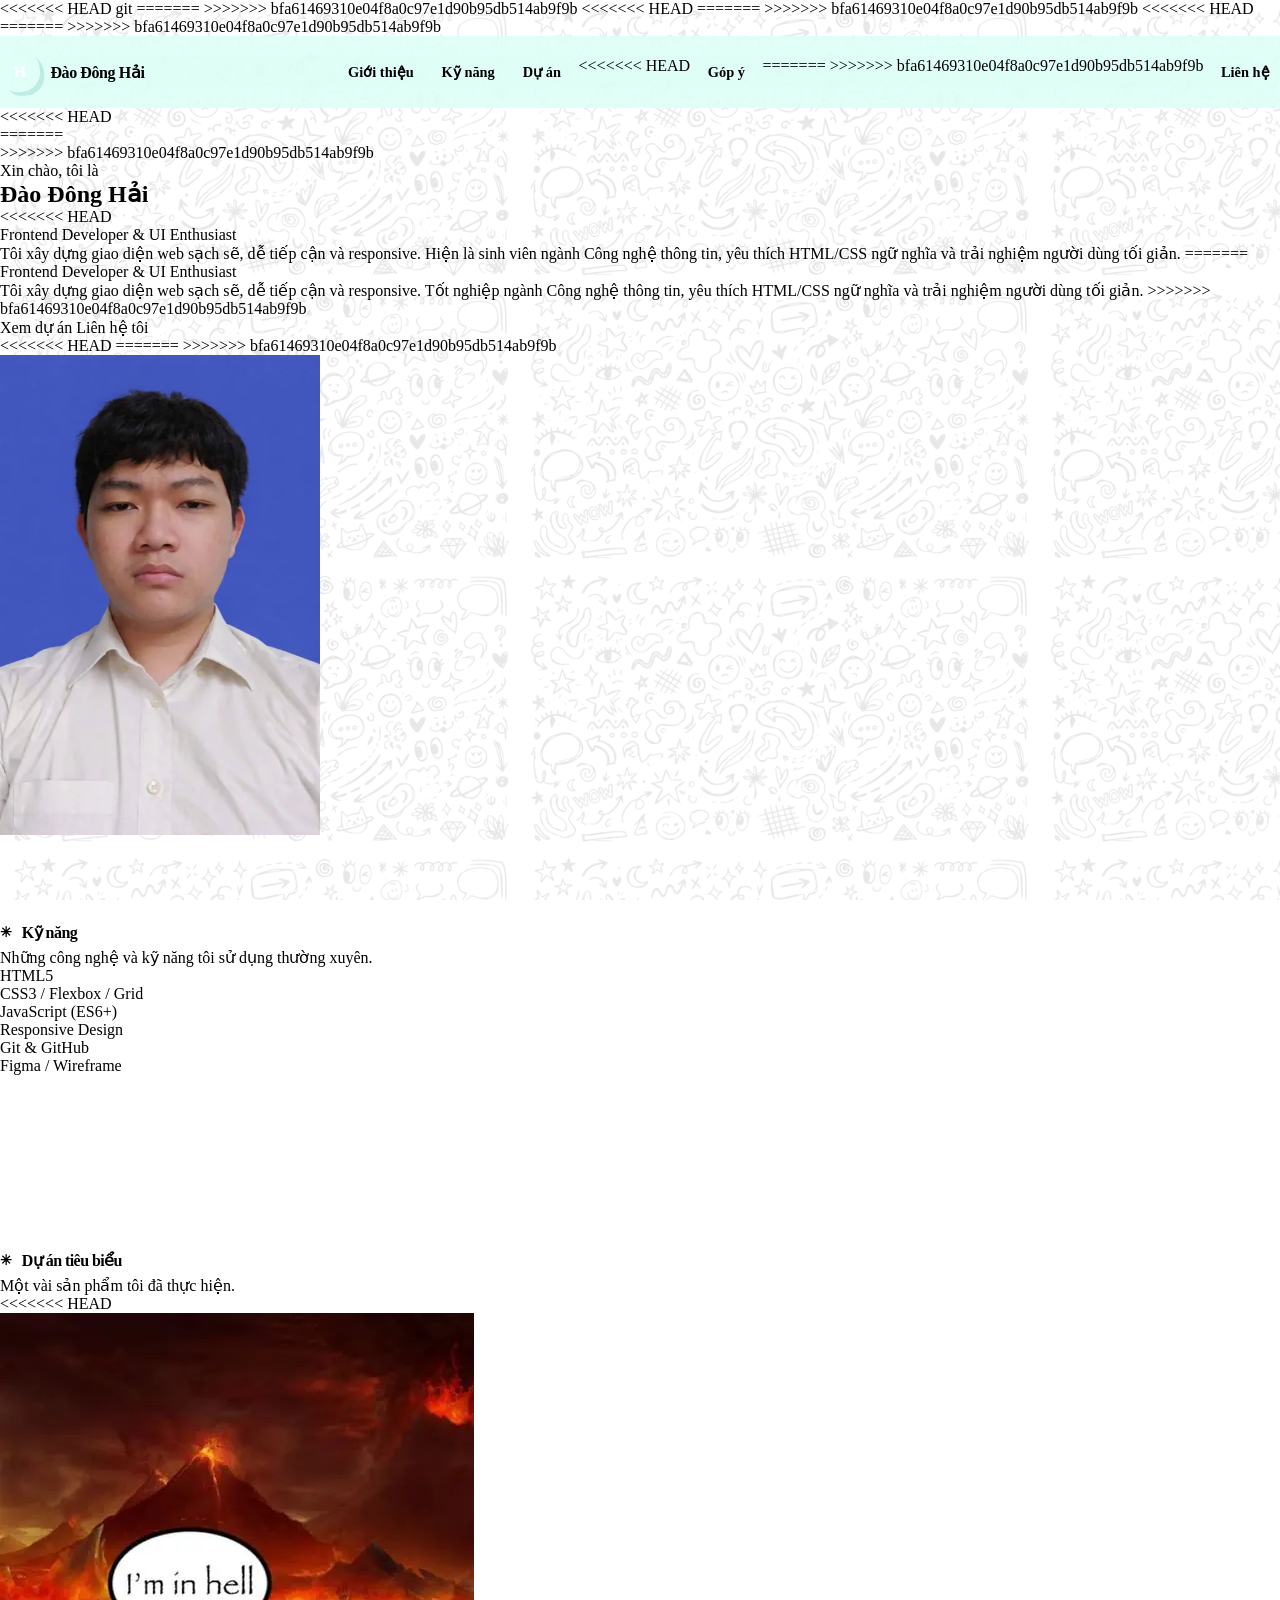
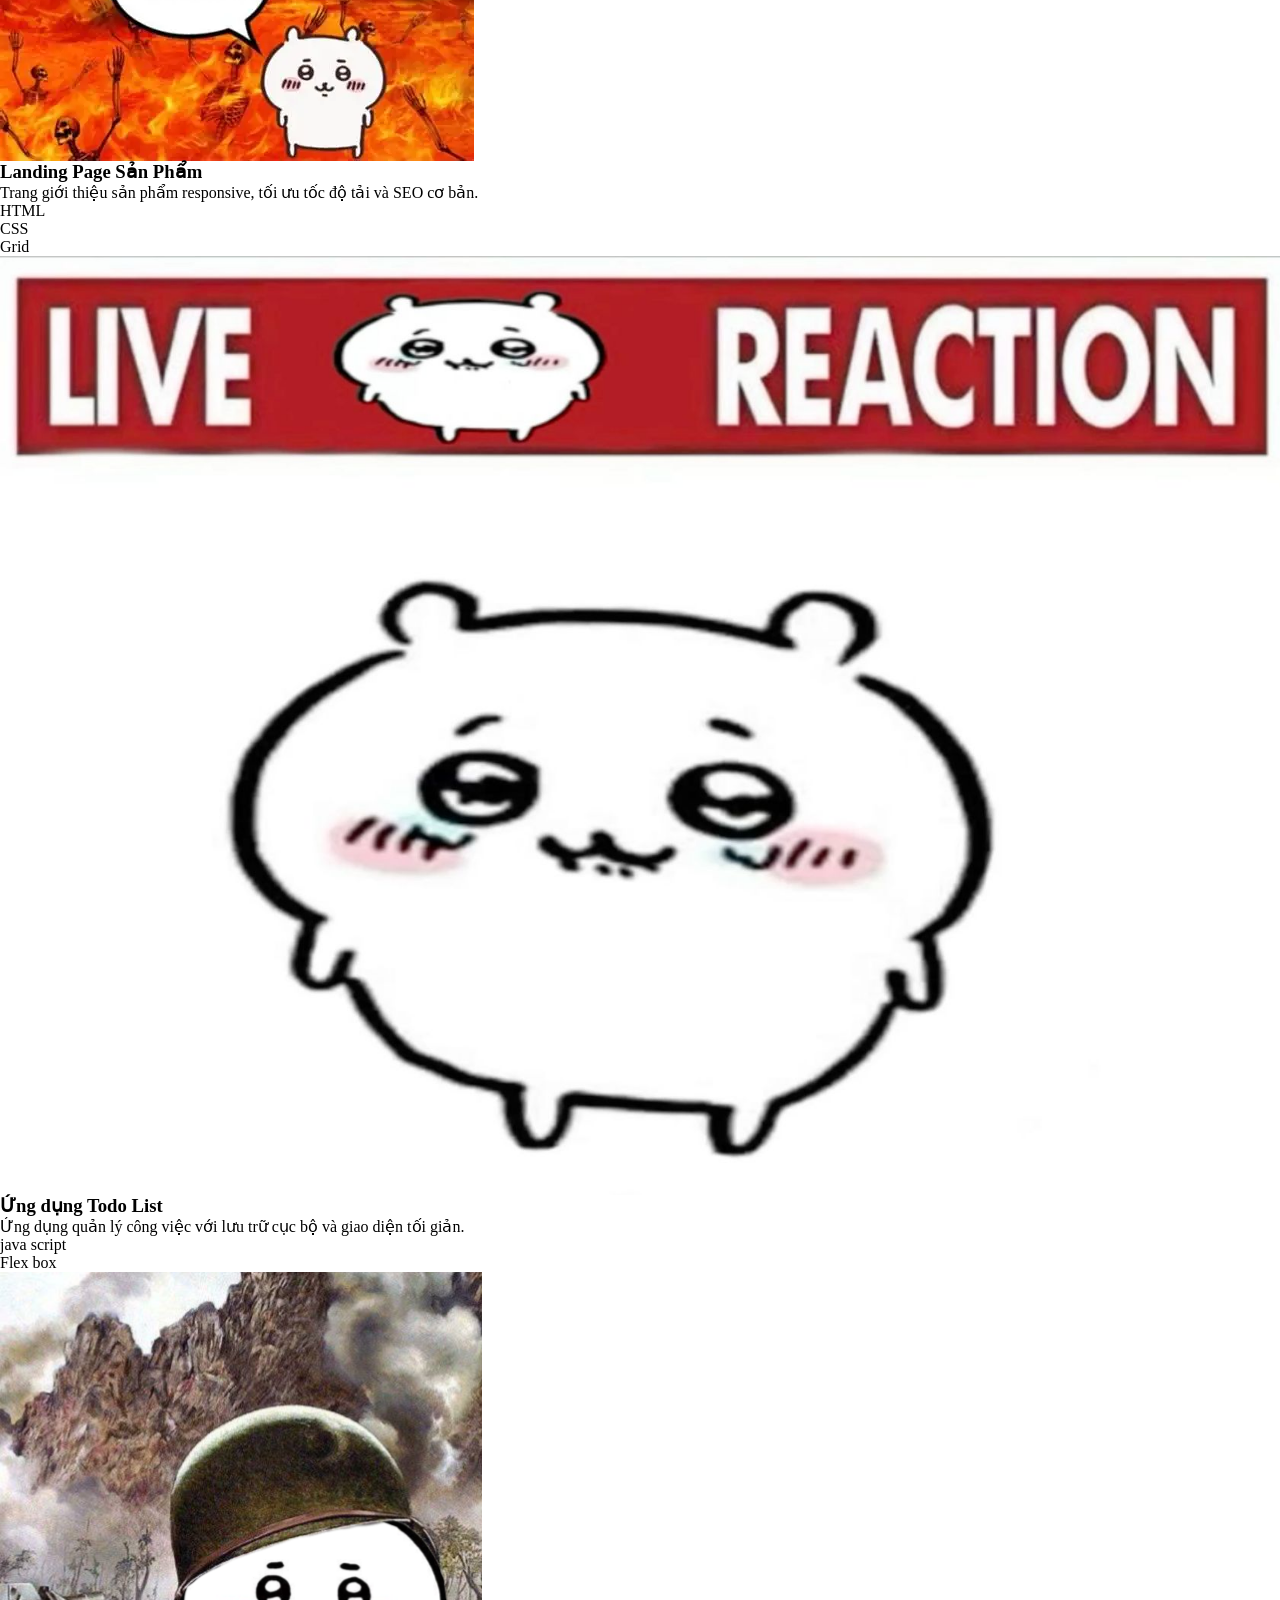
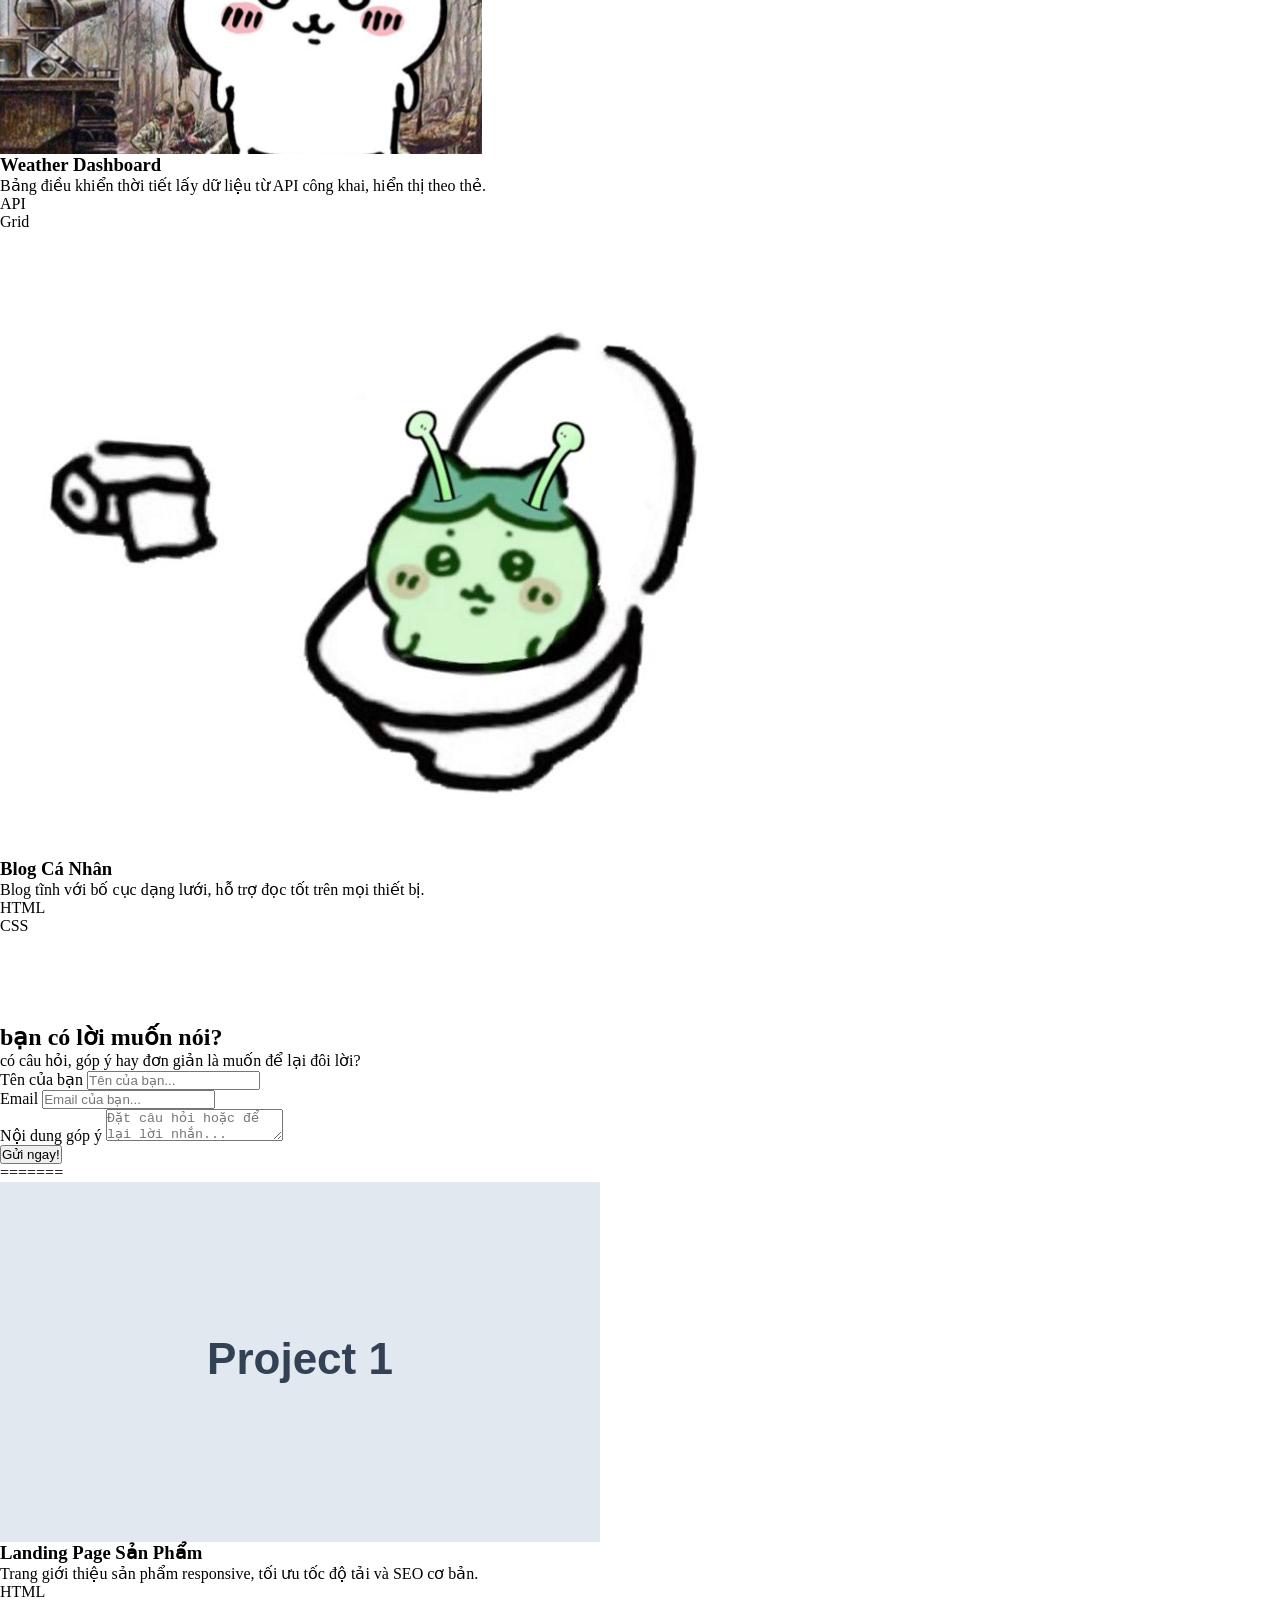
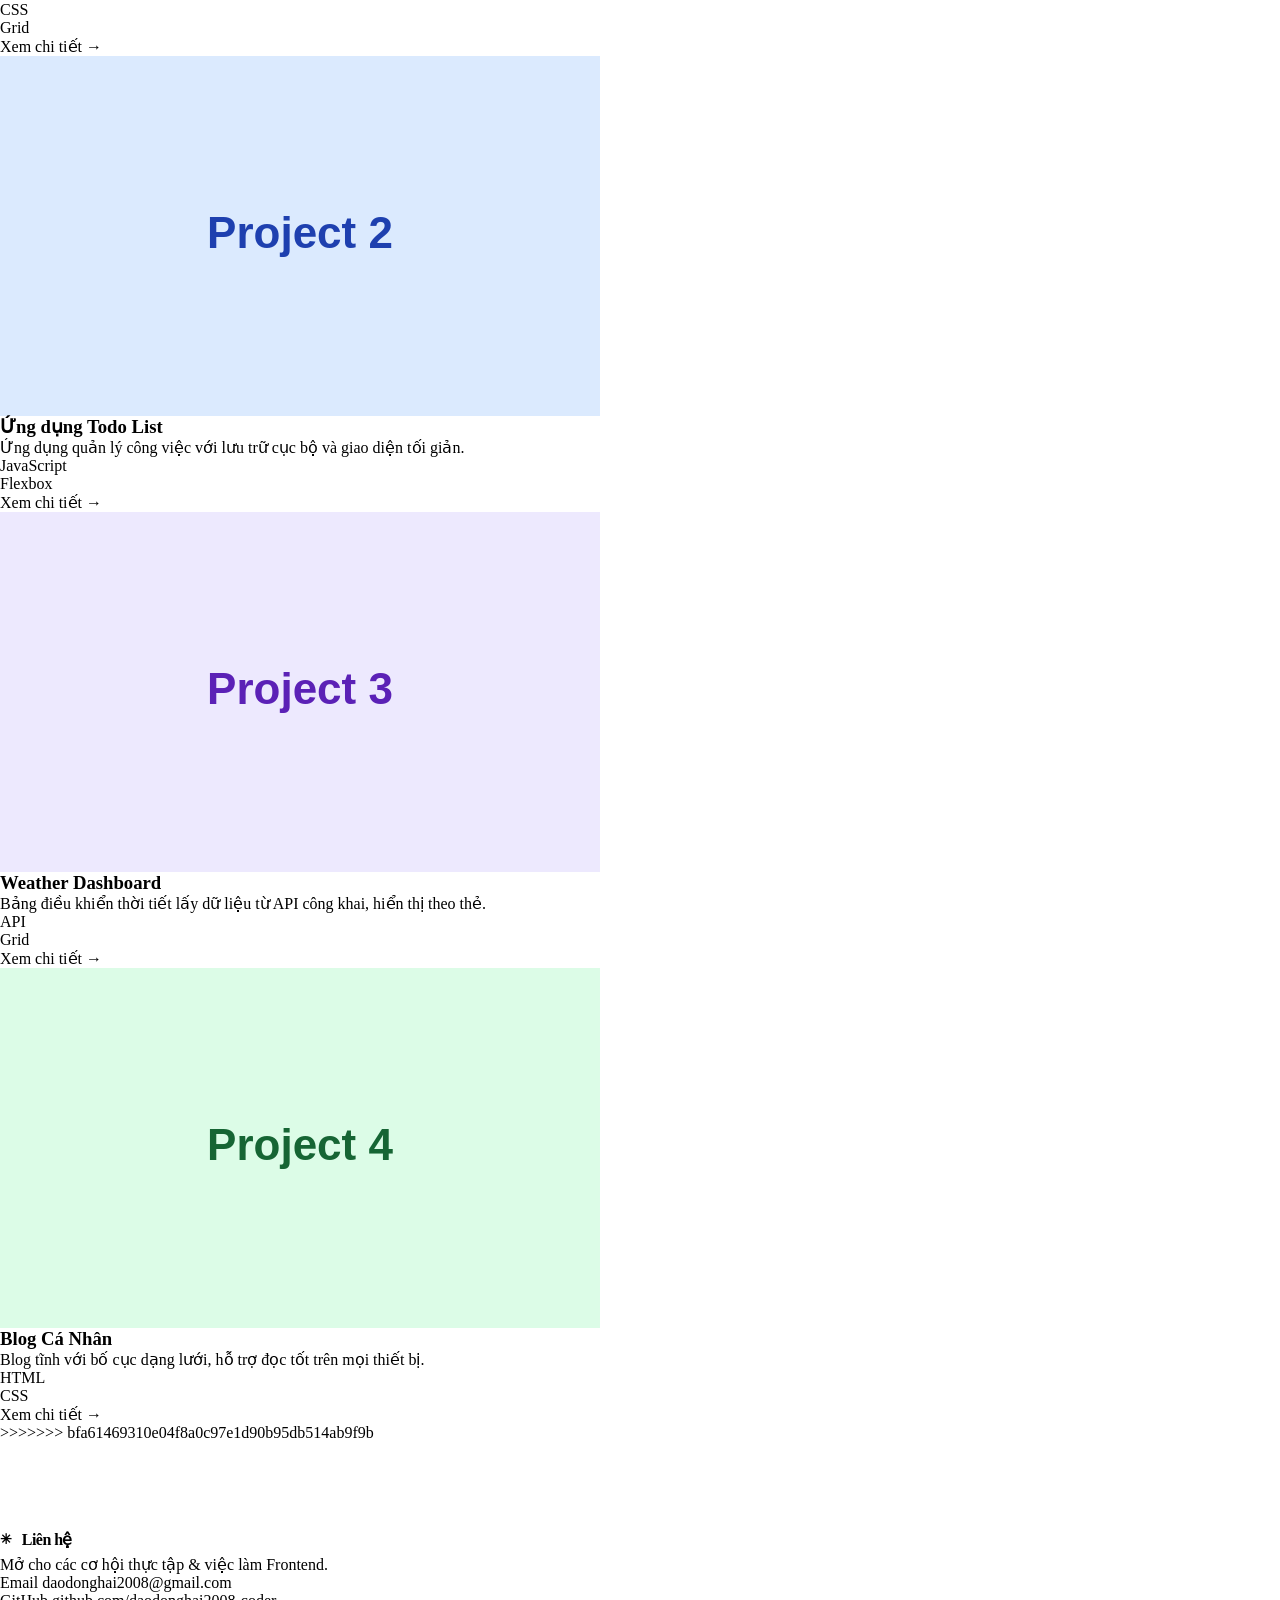
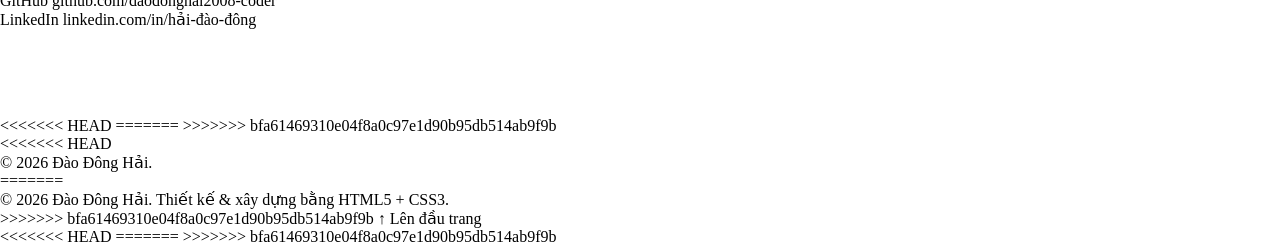
==== commit 1c2774fa: "Merge remote changes" ====
--- a/index.html
+++ b/index.html
@@ -1,4 +1,8 @@
+<<<<<<< HEAD
 git <!DOCTYPE html>
+=======
+<!DOCTYPE html>
+>>>>>>> bfa61469310e04f8a0c97e1d90b95db514ab9f9b
 <!-- lang="vi" khai báo ngôn ngữ trang → hỗ trợ screen reader & SEO -->
 <html lang="vi">
 
@@ -9,16 +13,23 @@
   <meta name="viewport" content="width=device-width, initial-scale=1.0" />
   <meta name="description" content="Portfolio CV của Đào Đông Hải – Frontend Developer. Dự án, kỹ năng và thông tin liên hệ." />
   <meta name="author" content="Đào Đông Hải" />
+<<<<<<< HEAD
   <meta name="theme-color" content="#DDFFF7" />
   <title>Đào Đông Hải · Portfolio</title>
+=======
+  <title>Đào Đông Hải · Frontend Developer</title>
+>>>>>>> bfa61469310e04f8a0c97e1d90b95db514ab9f9b
 
   <!-- Liên kết tới file CSS tách rời (yêu cầu của bài) -->
   <link rel="stylesheet" href="./assets/css/styles.css" />
 </head>
 
 <body id="top">
+<<<<<<< HEAD
   <div class="doodle-layer" aria-hidden="true"></div>
   <a class="skip-link" href="#main-content">Bỏ qua điều hướng, đến nội dung chính</a>
+=======
+>>>>>>> bfa61469310e04f8a0c97e1d90b95db514ab9f9b
 
   <!-- ========================================================== -->
   <!-- HEADER: nhận diện + điều hướng chính                        -->
@@ -37,7 +48,10 @@
           <li><a href="#about">Giới thiệu</a></li>
           <li><a href="#skills">Kỹ năng</a></li>
           <li><a href="#projects">Dự án</a></li>
+<<<<<<< HEAD
           <li><a href="#message">Góp ý</a></li>
+=======
+>>>>>>> bfa61469310e04f8a0c97e1d90b95db514ab9f9b
           <li><a href="#contact">Liên hệ</a></li>
         </ul>
       </nav>
@@ -47,16 +61,28 @@
   <!-- ========================================================== -->
   <!-- MAIN: toàn bộ nội dung chính của trang                      -->
   <!-- ========================================================== -->
+<<<<<<< HEAD
   <main id="main-content">
+=======
+  <main>
+>>>>>>> bfa61469310e04f8a0c97e1d90b95db514ab9f9b
     <!-- ----- SECTION: Giới thiệu / Hero ----- -->
     <section id="about" class="hero">
       <div class="container hero-inner">
         <div class="hero-text">
           <p class="eyebrow">Xin chào, tôi là</p>
           <h1 class="hero-title">Đào Đông Hải</h1>
+<<<<<<< HEAD
           <p class="hero-role">Frontend Developer & UI Enthusiast</p>
           <p class="hero-desc">
            Tôi xây dựng giao diện web sạch sẽ, dễ tiếp cận và responsive. Hiện là sinh viên ngành Công nghệ thông tin, yêu thích HTML/CSS ngữ nghĩa và trải nghiệm người dùng tối giản.
+=======
+          <p class="hero-role">Frontend Developer &amp; UI Enthusiast</p>
+          <p class="hero-desc">
+            Tôi xây dựng giao diện web sạch sẽ, dễ tiếp cận và responsive.
+            Tốt nghiệp ngành Công nghệ thông tin, yêu thích HTML/CSS ngữ nghĩa
+            và trải nghiệm người dùng tối giản.
+>>>>>>> bfa61469310e04f8a0c97e1d90b95db514ab9f9b
           </p>
           <div class="hero-actions">
             <a class="btn btn-primary" href="#projects">Xem dự án</a>
@@ -64,7 +90,11 @@
           </div>
         </div>
 
+<<<<<<< HEAD
         <!-- Ảnh đại diện cá nhân: giữ nguyên ảnh gốc của project -->
+=======
+        <!-- Ảnh đại diện: dùng placeholder, thay bằng ảnh thật của bạn -->
+>>>>>>> bfa61469310e04f8a0c97e1d90b95db514ab9f9b
         <figure class="hero-avatar">
           <img
             src="assets/img/IMG_20260417_215934.webp"
@@ -97,6 +127,7 @@
         <h2 class="section-title">Dự án tiêu biểu</h2>
         <p class="section-sub">Một vài sản phẩm tôi đã thực hiện.</p>
 
+<<<<<<< HEAD
         <!-- .project-grid dùng CSS Grid; mỗi article là một project độc lập -->
         <div class="project-grid">
           <article class="card reveal"><div class="card-image-wrap"><img class="card-media" src="assets/img/meme-hell.webp" alt="Meme chú thỏ đứng giữa khung cảnh địa ngục, bong bóng thoại I'm in hell" width="474" height="448" loading="lazy" /></div><div class="card-body"><h3 class="card-title">Landing Page Sản Phẩm</h3><p class="card-desc">Trang giới thiệu sản phẩm responsive, tối ưu tốc độ tải và SEO cơ bản.</p><ul class="tag-list"><li>HTML</li><li>CSS</li><li>Grid</li></ul></div></article>
@@ -130,6 +161,84 @@
         </form>
       </div>
     </section>
+=======
+        <!-- .project-grid dùng CSS Grid (xem styles.css) -->
+        <div class="project-grid">
+
+          <!-- Mỗi thẻ là một <article> độc lập, có thể đứng riêng -->
+          <article class="card">
+            <img class="card-media"
+              src="data:image/svg+xml,%3Csvg%20xmlns%3D%27http%3A//www.w3.org/2000/svg%27%20width%3D%27600%27%20height%3D%27360%27%20viewBox%3D%270%200%20600%20360%27%3E%3Crect%20width%3D%27100%25%27%20height%3D%27100%25%27%20fill%3D%27%23e2e8f0%27/%3E%3Ctext%20x%3D%2750%25%27%20y%3D%2750%25%27%20font-family%3D%27Segoe%20UI%2C%20Arial%2C%20sans-serif%27%20font-size%3D%2744%27%20font-weight%3D%27700%27%20fill%3D%27%23334155%27%20text-anchor%3D%27middle%27%20dominant-baseline%3D%27middle%27%3EProject%201%3C/text%3E%3C/svg%3E"
+              alt="Ảnh minh họa dự án Landing Page" width="600" height="360" />
+            <div class="card-body">
+              <h3 class="card-title">Landing Page Sản Phẩm</h3>
+              <p class="card-desc">
+                Trang giới thiệu sản phẩm responsive, tối ưu tốc độ tải và SEO cơ bản.
+              </p>
+              <ul class="tag-list">
+                <li>HTML</li>
+                <li>CSS</li>
+                <li>Grid</li>
+              </ul>
+              <a class="card-link" href="#">Xem chi tiết →</a>
+            </div>
+          </article>
+
+          <article class="card">
+            <img class="card-media"
+              src="data:image/svg+xml,%3Csvg%20xmlns%3D%27http%3A//www.w3.org/2000/svg%27%20width%3D%27600%27%20height%3D%27360%27%20viewBox%3D%270%200%20600%20360%27%3E%3Crect%20width%3D%27100%25%27%20height%3D%27100%25%27%20fill%3D%27%23dbeafe%27/%3E%3Ctext%20x%3D%2750%25%27%20y%3D%2750%25%27%20font-family%3D%27Segoe%20UI%2C%20Arial%2C%20sans-serif%27%20font-size%3D%2744%27%20font-weight%3D%27700%27%20fill%3D%27%231e40af%27%20text-anchor%3D%27middle%27%20dominant-baseline%3D%27middle%27%3EProject%202%3C/text%3E%3C/svg%3E"
+              alt="Ảnh minh họa dự án Todo App" width="600" height="360" />
+            <div class="card-body">
+              <h3 class="card-title">Ứng dụng Todo List</h3>
+              <p class="card-desc">
+                Ứng dụng quản lý công việc với lưu trữ cục bộ và giao diện tối giản.
+              </p>
+              <ul class="tag-list">
+                <li>JavaScript</li>
+                <li>Flexbox</li>
+              </ul>
+              <a class="card-link" href="#">Xem chi tiết →</a>
+            </div>
+          </article>
+
+          <article class="card">
+            <img class="card-media"
+              src="data:image/svg+xml,%3Csvg%20xmlns%3D%27http%3A//www.w3.org/2000/svg%27%20width%3D%27600%27%20height%3D%27360%27%20viewBox%3D%270%200%20600%20360%27%3E%3Crect%20width%3D%27100%25%27%20height%3D%27100%25%27%20fill%3D%27%23ede9fe%27/%3E%3Ctext%20x%3D%2750%25%27%20y%3D%2750%25%27%20font-family%3D%27Segoe%20UI%2C%20Arial%2C%20sans-serif%27%20font-size%3D%2744%27%20font-weight%3D%27700%27%20fill%3D%27%235b21b6%27%20text-anchor%3D%27middle%27%20dominant-baseline%3D%27middle%27%3EProject%203%3C/text%3E%3C/svg%3E"
+              alt="Ảnh minh họa dự án Weather Dashboard" width="600" height="360" />
+            <div class="card-body">
+              <h3 class="card-title">Weather Dashboard</h3>
+              <p class="card-desc">
+                Bảng điều khiển thời tiết lấy dữ liệu từ API công khai, hiển thị theo thẻ.
+              </p>
+              <ul class="tag-list">
+                <li>API</li>
+                <li>Grid</li>
+              </ul>
+              <a class="card-link" href="#">Xem chi tiết →</a>
+            </div>
+          </article>
+
+          <article class="card">
+            <img class="card-media"
+              src="data:image/svg+xml,%3Csvg%20xmlns%3D%27http%3A//www.w3.org/2000/svg%27%20width%3D%27600%27%20height%3D%27360%27%20viewBox%3D%270%200%20600%20360%27%3E%3Crect%20width%3D%27100%25%27%20height%3D%27100%25%27%20fill%3D%27%23dcfce7%27/%3E%3Ctext%20x%3D%2750%25%27%20y%3D%2750%25%27%20font-family%3D%27Segoe%20UI%2C%20Arial%2C%20sans-serif%27%20font-size%3D%2744%27%20font-weight%3D%27700%27%20fill%3D%27%23166534%27%20text-anchor%3D%27middle%27%20dominant-baseline%3D%27middle%27%3EProject%204%3C/text%3E%3C/svg%3E"
+              alt="Ảnh minh họa dự án Blog cá nhân" width="600" height="360" />
+            <div class="card-body">
+              <h3 class="card-title">Blog Cá Nhân</h3>
+              <p class="card-desc">
+                Blog tĩnh với bố cục dạng lưới, hỗ trợ đọc tốt trên mọi thiết bị.
+              </p>
+              <ul class="tag-list">
+                <li>HTML</li>
+                <li>CSS</li>
+              </ul>
+              <a class="card-link" href="#">Xem chi tiết →</a>
+            </div>
+          </article>
+
+        </div><!-- /.project-grid -->
+      </div>
+    </section>
+>>>>>>> bfa61469310e04f8a0c97e1d90b95db514ab9f9b
 
     <!-- ----- SECTION: Liên hệ ----- -->
     <section id="contact" class="section">
@@ -144,6 +253,10 @@
         </ul>
       </div>
     </section>
+<<<<<<< HEAD
+=======
+
+>>>>>>> bfa61469310e04f8a0c97e1d90b95db514ab9f9b
   </main>
 
   <!-- ========================================================== -->
@@ -151,12 +264,19 @@
   <!-- ========================================================== -->
   <footer class="site-footer">
     <div class="container footer-inner">
+<<<<<<< HEAD
       <p>© 2026 Đào Đông Hải.</p>
+=======
+      <p>© 2026 Đào Đông Hải. Thiết kế &amp; xây dựng bằng HTML5 + CSS3.</p>
+>>>>>>> bfa61469310e04f8a0c97e1d90b95db514ab9f9b
       <a href="#top" class="to-top">↑ Lên đầu trang</a>
     </div>
   </footer>
 
+<<<<<<< HEAD
   <script src="./assets/js/script.js" defer></script>
+=======
+>>>>>>> bfa61469310e04f8a0c97e1d90b95db514ab9f9b
 </body>
 
 </html>
--- a/assets/css/styles.css
+++ b/assets/css/styles.css
@@ -1,3 +1,4 @@
+<<<<<<< HEAD
 /* PORTFOLIO CV – Mint Doodle Edition | mobile-first 360 / 768 / 1280 */
 :root {
     --color-bg: #DDFFF7;
@@ -199,10 +200,185 @@
     font-size: .9rem;
     font-weight: 700;
     transition: color .2s, background .2s, transform .2s
+=======
+/* ==========================================================================
+   PORTFOLIO CV – styles.css
+   Chiến lược: MOBILE-FIRST
+   - Mặc định (ngoài media query) = giao diện cho màn hình nhỏ nhất (~360px)
+   - @media (min-width: 768px)  → nâng cấp cho tablet
+   - @media (min-width: 1280px) → nâng cấp cho desktop
+   ========================================================================== */
+
+/* ==========================================================================
+   1. DESIGN TOKENS – biến hệ thống thị giác (màu, chữ, khoảng cách, bo góc)
+   Dùng custom properties để thay đổi tập trung, nhất quán toàn trang.
+   ========================================================================== */
+:root {
+  /* --- Bảng màu --- */
+  --color-primary: #2563eb;      /* xanh thương hiệu */
+  --color-primary-dark: #1d4ed8;
+  --color-accent: #7c3aed;       /* tím nhấn */
+  --color-text: #1e293b;         /* chữ chính */
+  --color-text-soft: #64748b;    /* chữ phụ */
+  --color-bg: #ffffff;           /* nền trang */
+  --color-surface: #f8fafc;      /* nền vùng nhấn */
+  --color-border: #e2e8f0;       /* viền */
+  --color-chip: #eff6ff;         /* nền chip kỹ năng */
+
+  /* --- Typography --- */
+  --font-base: system-ui, -apple-system, "Segoe UI", Roboto, Helvetica, Arial, sans-serif;
+  --fs-sm: 0.875rem;   /* 14px */
+  --fs-base: 1rem;     /* 16px */
+  --fs-lg: 1.125rem;   /* 18px */
+  --fs-h2: 1.5rem;     /* 24px */
+  --fs-h1: 2rem;       /* 32px (sẽ tăng ở desktop) */
+  --lh-base: 1.6;
+
+  /* --- Khoảng cách (spacing scale) --- */
+  --space-1: 0.5rem;
+  --space-2: 1rem;
+  --space-3: 1.5rem;
+  --space-4: 2rem;
+  --space-5: 3rem;
+
+  /* --- Bố cục --- */
+  --container-max: 1200px;
+  --radius: 12px;
+  --radius-sm: 8px;
+  --shadow: 0 1px 3px rgba(15, 23, 42, 0.08), 0 8px 24px rgba(15, 23, 42, 0.06);
+}
+
+/* ==========================================================================
+   2. CHUẨN HÓA BOX MODEL + RESET CƠ BẢN
+   ========================================================================== */
+*,
+*::before,
+*::after {
+  box-sizing: border-box;   /* width đã bao gồm padding + border → dễ tính toán */
+}
+
+* {
+  margin: 0;
+  padding: 0;
+}
+
+html {
+  scroll-padding-top: 9rem;       /* chừa chỗ cho header sticky (cao hơn ở mobile vì nav xuống dòng) */
+  scroll-behavior: smooth;        /* cuộn mượt khi bấm nav */
+  -webkit-text-size-adjust: 100%; /* chống iOS tự phóng chữ */
+}
+
+body {
+  font-family: var(--font-base);
+  font-size: var(--fs-base);
+  line-height: var(--lh-base);
+  color: var(--color-text);
+  background: var(--color-bg);
+}
+
+img {
+  display: block;
+  max-width: 100%;  /* ảnh không bao giờ tràn khung → không gây cuộn ngang */
+  height: auto;
+}
+
+a {
+  color: inherit;
+  text-decoration: none;
+}
+
+ul {
+  list-style: none;
+}
+
+/* ==========================================================================
+   3. LAYOUT DÙNG LẠI – .container
+   ========================================================================== */
+.container {
+  width: 100%;
+  max-width: var(--container-max);
+  margin-inline: auto;
+  padding-inline: var(--space-2); /* lề ngang an toàn trên mobile */
+}
+
+.section {
+  padding-block: var(--space-5);
+}
+
+.section-muted {
+  background: var(--color-surface);
+}
+
+.section-title {
+  font-size: var(--fs-h2);
+  margin-bottom: var(--space-1);
+}
+
+.section-sub {
+  color: var(--color-text-soft);
+  margin-bottom: var(--space-3);
+}
+
+/* ==========================================================================
+   4. HEADER + NAV (FLEXBOX)
+   Mobile: thương hiệu trên, menu xuống dòng và tự wrap → không tràn ngang.
+   ========================================================================== */
+.site-header {
+  position: sticky;
+  top: 0;
+  z-index: 10;
+  background: rgba(255, 255, 255, 0.9);
+  backdrop-filter: blur(8px);
+  border-bottom: 1px solid var(--color-border);
+}
+
+.header-inner {
+  display: flex;             /* FLEXBOX */
+  flex-wrap: wrap;           /* cho phép xuống dòng trên màn hình hẹp */
+  align-items: center;
+  justify-content: space-between;
+  gap: var(--space-1);
+  padding-block: var(--space-1);
+}
+
+.brand {
+  display: flex;
+  align-items: center;
+  gap: var(--space-1);
+  font-weight: 700;
+}
+
+.brand-mark {
+  display: grid;
+  place-items: center;
+  width: 2rem;
+  height: 2rem;
+  border-radius: var(--radius-sm);
+  background: var(--color-primary);
+  color: #fff;
+  font-weight: 800;
+}
+
+/* Danh sách nav cũng là flex container */
+.nav-list {
+  display: flex;            /* FLEXBOX cho thanh điều hướng */
+  flex-wrap: wrap;
+  gap: 0.25rem var(--space-1);
+}
+
+.nav-list a {
+  display: inline-block;
+  padding: 0.25rem 0.25rem;
+  color: var(--color-text-soft);
+  font-weight: 500;
+  border-bottom: 2px solid transparent;
+  transition: color 0.15s, border-color 0.15s;
+>>>>>>> bfa61469310e04f8a0c97e1d90b95db514ab9f9b
 }
 
 .nav-list a:hover,
 .nav-list a:focus-visible {
+<<<<<<< HEAD
     color: var(--color-text);
     background: #fff;
     transform: translateY(-2px)
@@ -728,4 +904,291 @@
     .message button {
         width: 100%;
     }
-}
+=======
+  color: var(--color-primary);
+  border-bottom-color: var(--color-primary);
+}
+
+/* ==========================================================================
+   5. HERO / GIỚI THIỆU
+   Mobile: xếp dọc (text trên, avatar dưới). Desktop: 2 cột.
+   ========================================================================== */
+.hero {
+  padding-block: var(--space-5);
+  background: linear-gradient(180deg, var(--color-surface), var(--color-bg));
+}
+
+.hero-inner {
+  display: flex;
+  flex-direction: column;     /* mobile-first: xếp dọc */
+  gap: var(--space-4);
+  align-items: flex-start;
+}
+
+.eyebrow {
+  color: var(--color-primary);
+  font-weight: 600;
+  text-transform: uppercase;
+  letter-spacing: 0.08em;
+  font-size: var(--fs-sm);
+}
+
+.hero-title {
+  font-size: var(--fs-h1);
+  line-height: 1.15;
+  margin-block: 0.25rem;
+}
+
+.hero-role {
+  font-size: var(--fs-lg);
+  color: var(--color-accent);
+  font-weight: 600;
+  margin-bottom: var(--space-2);
+}
+
+.hero-desc {
+  color: var(--color-text-soft);
+  max-width: 60ch;
+  margin-bottom: var(--space-3);
+}
+
+.hero-actions {
+  display: flex;
+  flex-wrap: wrap;
+  gap: var(--space-2);
+}
+
+.hero-avatar img {
+  border-radius: var(--radius);
+  /* box-shadow: var(--shadow); */
+  width: 100%;
+  /* max-width: 260px; */
+}
+
+/* --- Nút bấm --- */
+.btn {
+  display: inline-block;
+  padding: 0.7rem 1.4rem;
+  border-radius: var(--radius-sm);
+  font-weight: 600;
+  text-align: center;
+  transition: transform 0.12s, background 0.15s, box-shadow 0.15s;
+}
+
+.btn:active { transform: translateY(1px); }
+
+.btn-primary {
+  background: var(--color-primary);
+  color: #fff;
+  box-shadow: var(--shadow);
+}
+.btn-primary:hover { background: var(--color-primary-dark); }
+
+.btn-outline {
+  border: 2px solid var(--color-primary);
+  color: var(--color-primary);
+}
+.btn-outline:hover { background: var(--color-chip); }
+
+/* ==========================================================================
+   6. KỸ NĂNG – chip tự wrap bằng flex
+   ========================================================================== */
+.skill-grid {
+  display: flex;
+  flex-wrap: wrap;
+  gap: var(--space-1);
+}
+
+.skill-chip {
+  background: var(--color-chip);
+  color: var(--color-primary-dark);
+  border: 1px solid var(--color-border);
+  padding: 0.5rem 0.9rem;
+  border-radius: 999px;
+  font-size: var(--fs-sm);
+  font-weight: 600;
+}
+
+/* ==========================================================================
+   7. DỰ ÁN – CSS GRID cho danh sách thẻ
+   Mobile: 1 cột. Tablet: 2 cột. Desktop: 3 cột.
+   ========================================================================== */
+.project-grid {
+  display: grid;                       /* CSS GRID */
+  grid-template-columns: 1fr;          /* mobile-first: 1 cột */
+  gap: var(--space-3);
+}
+
+.card {
+  background: var(--color-bg);
+  border: 1px solid var(--color-border);
+  border-radius: var(--radius);
+  overflow: hidden;                    /* bo góc gọn cả ảnh */
+  box-shadow: var(--shadow);
+  display: flex;
+  flex-direction: column;
+  transition: transform 0.15s, box-shadow 0.15s;
+}
+
+.card:hover {
+  transform: translateY(-4px);
+  box-shadow: 0 12px 32px rgba(15, 23, 42, 0.12);
+}
+
+.card-media {
+  width: 100%;
+  aspect-ratio: 5 / 3;                 /* giữ tỉ lệ ảnh ổn định */
+  object-fit: cover;
+}
+
+.card-body {
+  padding: var(--space-2);
+  display: flex;
+  flex-direction: column;
+  gap: var(--space-1);
+  flex: 1;                             /* các thẻ cao bằng nhau trong grid */
+}
+
+.card-title { font-size: var(--fs-lg); }
+
+.card-desc {
+  color: var(--color-text-soft);
+  font-size: var(--fs-sm);
+  flex: 1;
+}
+
+.tag-list {
+  display: flex;
+  flex-wrap: wrap;
+  gap: 0.4rem;
+}
+
+.tag-list li {
+  font-size: 0.75rem;
+  font-weight: 600;
+  color: var(--color-text-soft);
+  background: var(--color-surface);
+  border: 1px solid var(--color-border);
+  padding: 0.2rem 0.55rem;
+  border-radius: 999px;
+}
+
+.card-link {
+  color: var(--color-primary);
+  font-weight: 600;
+  font-size: var(--fs-sm);
+  margin-top: var(--space-1);
+}
+
+/* ==========================================================================
+   8. LIÊN HỆ
+   ========================================================================== */
+.contact-list {
+  display: flex;
+  flex-direction: column;
+  gap: var(--space-1);
+}
+
+.contact-list li {
+  display: flex;
+  flex-wrap: wrap;
+  gap: var(--space-1);
+  align-items: baseline;
+}
+
+.contact-label {
+  min-width: 90px;
+  font-weight: 700;
+  color: var(--color-text);
+}
+
+.contact-list a {
+  color: var(--color-primary);
+  overflow-wrap: anywhere; /* link/email dài tự xuống dòng, không gây cuộn ngang */
+  min-width: 0;
+}
+.contact-list a:hover { text-decoration: underline; }
+
+/* ==========================================================================
+   9. FOOTER
+   ========================================================================== */
+.site-footer {
+  border-top: 1px solid var(--color-border);
+  background: var(--color-surface);
+  padding-block: var(--space-3);
+}
+
+.footer-inner {
+  display: flex;
+  flex-wrap: wrap;
+  gap: var(--space-1);
+  align-items: center;
+  justify-content: space-between;
+  color: var(--color-text-soft);
+  font-size: var(--fs-sm);
+}
+
+.to-top { color: var(--color-primary); font-weight: 600; }
+
+/* ==========================================================================
+   10. MEDIA QUERIES – nâng cấp theo breakpoint (mobile-first)
+   ========================================================================== */
+
+/* ----- TABLET: ≥ 768px ----- */
+@media (min-width: 768px) {
+  :root {
+    --fs-h1: 2.5rem;   /* 40px */
+    --fs-h2: 1.75rem;  /* 28px */
+  }
+
+  .container { padding-inline: var(--space-3); }
+
+  html { scroll-padding-top: 5rem; }  /* header 1 hàng ở tablet/desktop */
+  .nav-list { gap: var(--space-2); }
+
+  /* Hero chuyển sang 2 cột */
+  .hero-inner {
+    flex-direction: row;
+    align-items: center;
+    justify-content: space-between;
+  }
+  .hero-text { flex: 1; }
+  .hero-avatar img { max-width: 300px; }
+
+  /* Lưới dự án: 2 cột */
+  .project-grid {
+    grid-template-columns: repeat(2, 1fr);
+  }
+}
+
+/* ----- DESKTOP: ≥ 1280px ----- */
+@media (min-width: 1280px) {
+  :root {
+    --fs-h1: 3rem;     /* 48px */
+  }
+
+  /* Lưới dự án: 3 cột */
+  .project-grid {
+    grid-template-columns: repeat(3, 1fr);
+  }
+
+  .hero-avatar img { max-width: 340px; }
+}
+
+/* ==========================================================================
+   11. HỖ TRỢ TIẾP CẬN & ƯA THÍCH NGƯỜI DÙNG
+   ========================================================================== */
+:focus-visible {
+  outline: 3px solid var(--color-accent);
+  outline-offset: 2px;
+  border-radius: 4px;
+}
+
+@media (prefers-reduced-motion: reduce) {
+  * {
+    animation: none !important;
+    transition: none !important;
+    scroll-behavior: auto !important;
+  }
+>>>>>>> bfa61469310e04f8a0c97e1d90b95db514ab9f9b
+}
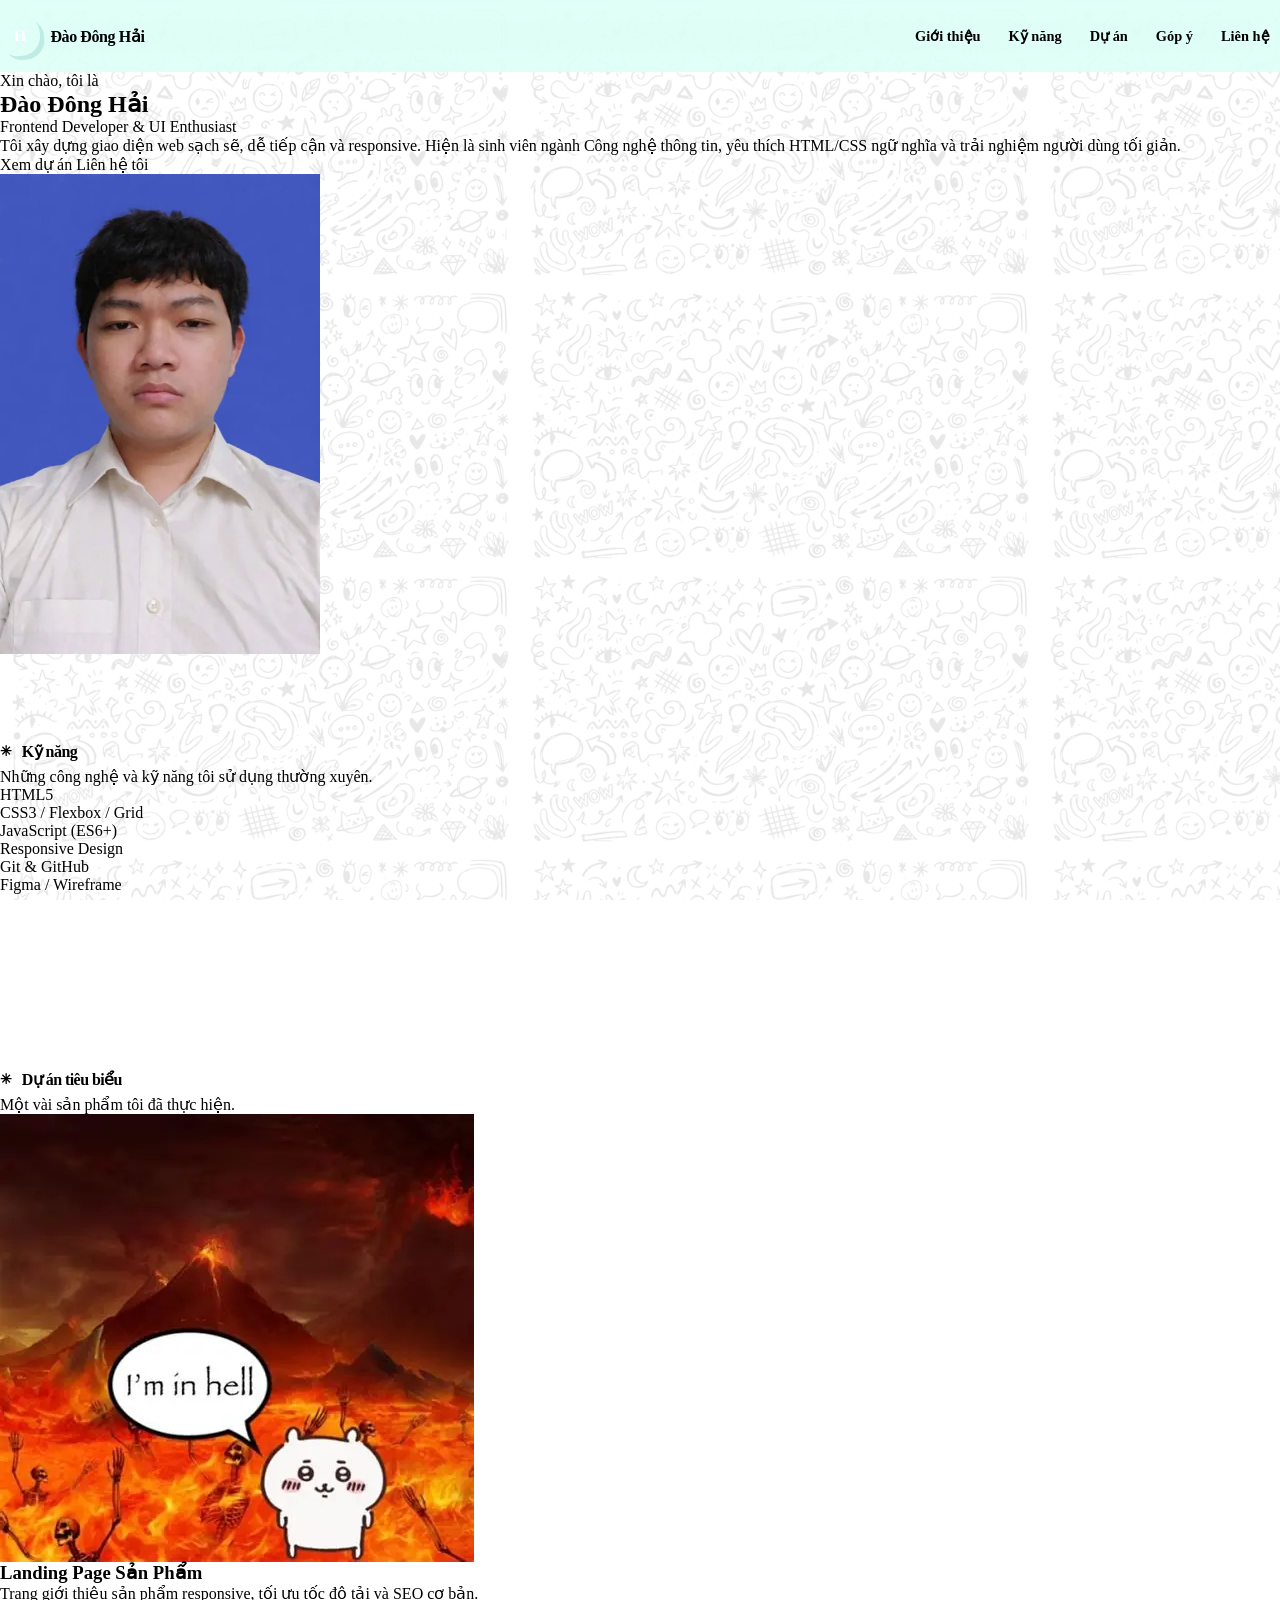
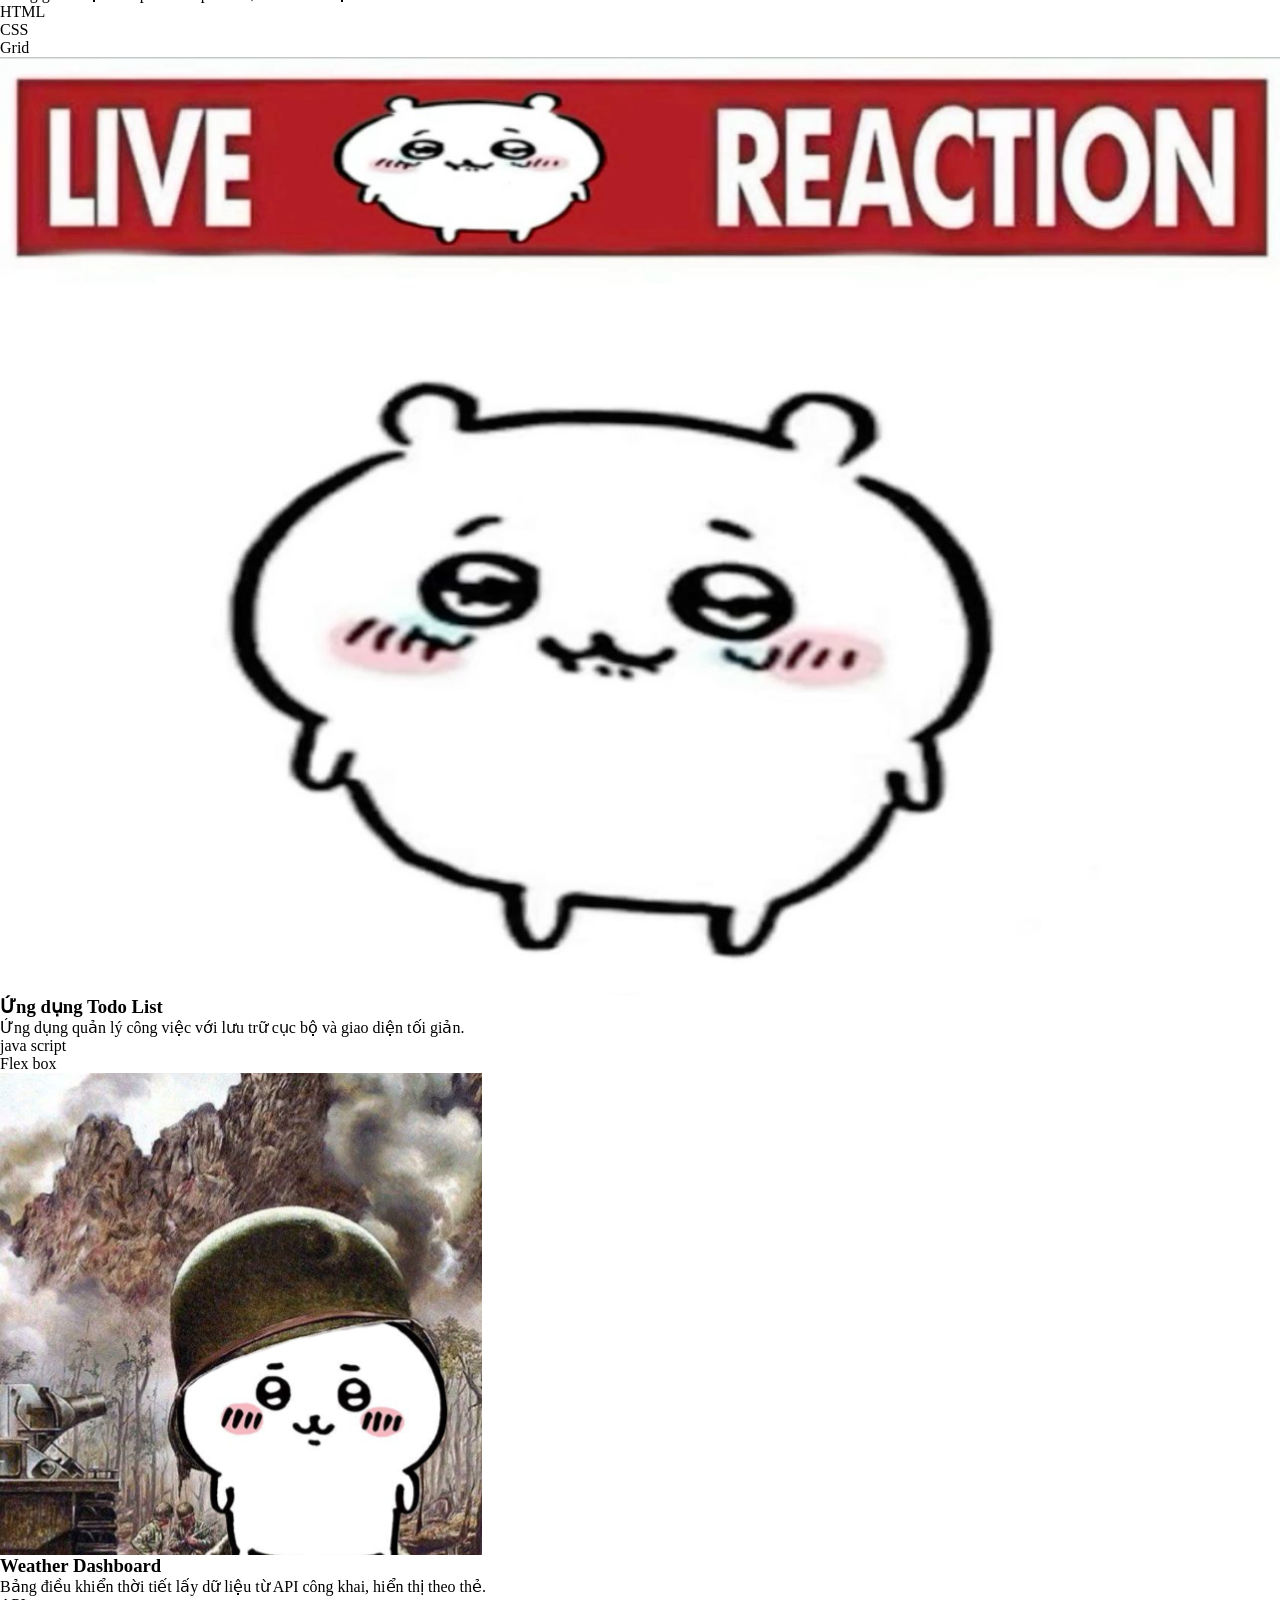
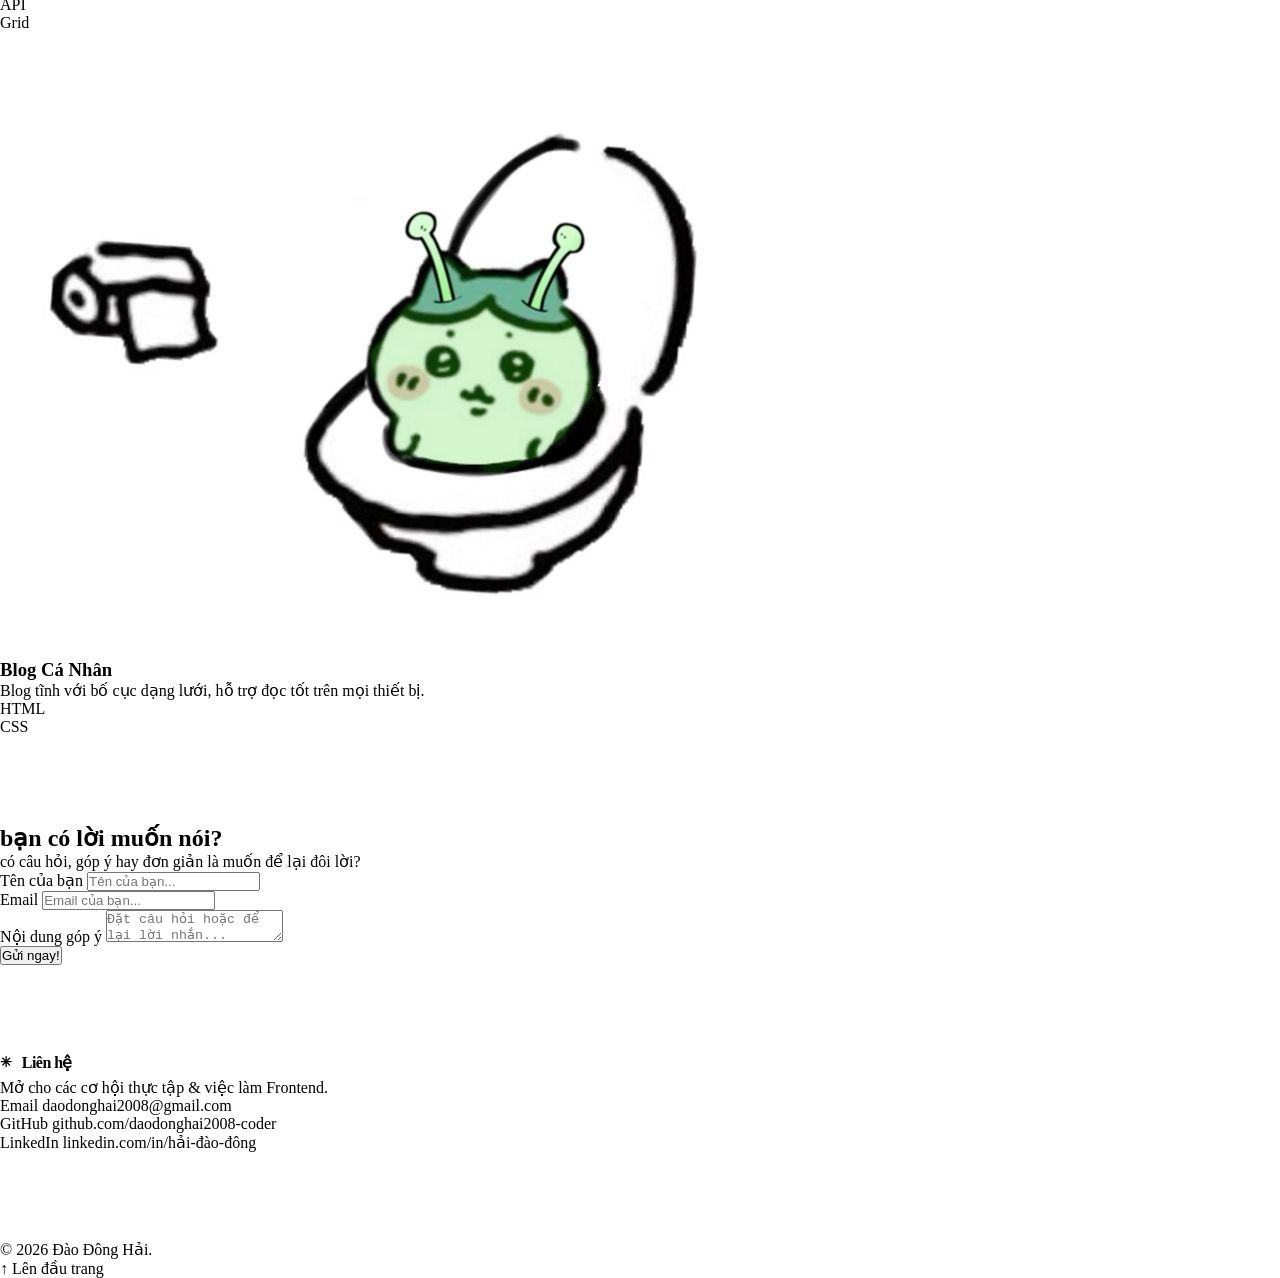
==== commit 261cae21: "Resolve merge conflicts and preserve Mint Doodle design" ====
--- a/index.html
+++ b/index.html
@@ -1,8 +1,4 @@
-<<<<<<< HEAD
-git <!DOCTYPE html>
-=======
 <!DOCTYPE html>
->>>>>>> bfa61469310e04f8a0c97e1d90b95db514ab9f9b
 <!-- lang="vi" khai báo ngôn ngữ trang → hỗ trợ screen reader & SEO -->
 <html lang="vi">
 
@@ -13,23 +9,16 @@
   <meta name="viewport" content="width=device-width, initial-scale=1.0" />
   <meta name="description" content="Portfolio CV của Đào Đông Hải – Frontend Developer. Dự án, kỹ năng và thông tin liên hệ." />
   <meta name="author" content="Đào Đông Hải" />
-<<<<<<< HEAD
   <meta name="theme-color" content="#DDFFF7" />
   <title>Đào Đông Hải · Portfolio</title>
-=======
-  <title>Đào Đông Hải · Frontend Developer</title>
->>>>>>> bfa61469310e04f8a0c97e1d90b95db514ab9f9b
 
   <!-- Liên kết tới file CSS tách rời (yêu cầu của bài) -->
   <link rel="stylesheet" href="./assets/css/styles.css" />
 </head>
 
 <body id="top">
-<<<<<<< HEAD
   <div class="doodle-layer" aria-hidden="true"></div>
   <a class="skip-link" href="#main-content">Bỏ qua điều hướng, đến nội dung chính</a>
-=======
->>>>>>> bfa61469310e04f8a0c97e1d90b95db514ab9f9b
 
   <!-- ========================================================== -->
   <!-- HEADER: nhận diện + điều hướng chính                        -->
@@ -48,10 +37,7 @@
           <li><a href="#about">Giới thiệu</a></li>
           <li><a href="#skills">Kỹ năng</a></li>
           <li><a href="#projects">Dự án</a></li>
-<<<<<<< HEAD
           <li><a href="#message">Góp ý</a></li>
-=======
->>>>>>> bfa61469310e04f8a0c97e1d90b95db514ab9f9b
           <li><a href="#contact">Liên hệ</a></li>
         </ul>
       </nav>
@@ -61,28 +47,16 @@
   <!-- ========================================================== -->
   <!-- MAIN: toàn bộ nội dung chính của trang                      -->
   <!-- ========================================================== -->
-<<<<<<< HEAD
   <main id="main-content">
-=======
-  <main>
->>>>>>> bfa61469310e04f8a0c97e1d90b95db514ab9f9b
     <!-- ----- SECTION: Giới thiệu / Hero ----- -->
     <section id="about" class="hero">
       <div class="container hero-inner">
         <div class="hero-text">
           <p class="eyebrow">Xin chào, tôi là</p>
           <h1 class="hero-title">Đào Đông Hải</h1>
-<<<<<<< HEAD
           <p class="hero-role">Frontend Developer & UI Enthusiast</p>
           <p class="hero-desc">
            Tôi xây dựng giao diện web sạch sẽ, dễ tiếp cận và responsive. Hiện là sinh viên ngành Công nghệ thông tin, yêu thích HTML/CSS ngữ nghĩa và trải nghiệm người dùng tối giản.
-=======
-          <p class="hero-role">Frontend Developer &amp; UI Enthusiast</p>
-          <p class="hero-desc">
-            Tôi xây dựng giao diện web sạch sẽ, dễ tiếp cận và responsive.
-            Tốt nghiệp ngành Công nghệ thông tin, yêu thích HTML/CSS ngữ nghĩa
-            và trải nghiệm người dùng tối giản.
->>>>>>> bfa61469310e04f8a0c97e1d90b95db514ab9f9b
           </p>
           <div class="hero-actions">
             <a class="btn btn-primary" href="#projects">Xem dự án</a>
@@ -90,11 +64,7 @@
           </div>
         </div>
 
-<<<<<<< HEAD
         <!-- Ảnh đại diện cá nhân: giữ nguyên ảnh gốc của project -->
-=======
-        <!-- Ảnh đại diện: dùng placeholder, thay bằng ảnh thật của bạn -->
->>>>>>> bfa61469310e04f8a0c97e1d90b95db514ab9f9b
         <figure class="hero-avatar">
           <img
             src="assets/img/IMG_20260417_215934.webp"
@@ -127,7 +97,6 @@
         <h2 class="section-title">Dự án tiêu biểu</h2>
         <p class="section-sub">Một vài sản phẩm tôi đã thực hiện.</p>
 
-<<<<<<< HEAD
         <!-- .project-grid dùng CSS Grid; mỗi article là một project độc lập -->
         <div class="project-grid">
           <article class="card reveal"><div class="card-image-wrap"><img class="card-media" src="assets/img/meme-hell.webp" alt="Meme chú thỏ đứng giữa khung cảnh địa ngục, bong bóng thoại I'm in hell" width="474" height="448" loading="lazy" /></div><div class="card-body"><h3 class="card-title">Landing Page Sản Phẩm</h3><p class="card-desc">Trang giới thiệu sản phẩm responsive, tối ưu tốc độ tải và SEO cơ bản.</p><ul class="tag-list"><li>HTML</li><li>CSS</li><li>Grid</li></ul></div></article>
@@ -161,84 +130,6 @@
         </form>
       </div>
     </section>
-=======
-        <!-- .project-grid dùng CSS Grid (xem styles.css) -->
-        <div class="project-grid">
-
-          <!-- Mỗi thẻ là một <article> độc lập, có thể đứng riêng -->
-          <article class="card">
-            <img class="card-media"
-              src="data:image/svg+xml,%3Csvg%20xmlns%3D%27http%3A//www.w3.org/2000/svg%27%20width%3D%27600%27%20height%3D%27360%27%20viewBox%3D%270%200%20600%20360%27%3E%3Crect%20width%3D%27100%25%27%20height%3D%27100%25%27%20fill%3D%27%23e2e8f0%27/%3E%3Ctext%20x%3D%2750%25%27%20y%3D%2750%25%27%20font-family%3D%27Segoe%20UI%2C%20Arial%2C%20sans-serif%27%20font-size%3D%2744%27%20font-weight%3D%27700%27%20fill%3D%27%23334155%27%20text-anchor%3D%27middle%27%20dominant-baseline%3D%27middle%27%3EProject%201%3C/text%3E%3C/svg%3E"
-              alt="Ảnh minh họa dự án Landing Page" width="600" height="360" />
-            <div class="card-body">
-              <h3 class="card-title">Landing Page Sản Phẩm</h3>
-              <p class="card-desc">
-                Trang giới thiệu sản phẩm responsive, tối ưu tốc độ tải và SEO cơ bản.
-              </p>
-              <ul class="tag-list">
-                <li>HTML</li>
-                <li>CSS</li>
-                <li>Grid</li>
-              </ul>
-              <a class="card-link" href="#">Xem chi tiết →</a>
-            </div>
-          </article>
-
-          <article class="card">
-            <img class="card-media"
-              src="data:image/svg+xml,%3Csvg%20xmlns%3D%27http%3A//www.w3.org/2000/svg%27%20width%3D%27600%27%20height%3D%27360%27%20viewBox%3D%270%200%20600%20360%27%3E%3Crect%20width%3D%27100%25%27%20height%3D%27100%25%27%20fill%3D%27%23dbeafe%27/%3E%3Ctext%20x%3D%2750%25%27%20y%3D%2750%25%27%20font-family%3D%27Segoe%20UI%2C%20Arial%2C%20sans-serif%27%20font-size%3D%2744%27%20font-weight%3D%27700%27%20fill%3D%27%231e40af%27%20text-anchor%3D%27middle%27%20dominant-baseline%3D%27middle%27%3EProject%202%3C/text%3E%3C/svg%3E"
-              alt="Ảnh minh họa dự án Todo App" width="600" height="360" />
-            <div class="card-body">
-              <h3 class="card-title">Ứng dụng Todo List</h3>
-              <p class="card-desc">
-                Ứng dụng quản lý công việc với lưu trữ cục bộ và giao diện tối giản.
-              </p>
-              <ul class="tag-list">
-                <li>JavaScript</li>
-                <li>Flexbox</li>
-              </ul>
-              <a class="card-link" href="#">Xem chi tiết →</a>
-            </div>
-          </article>
-
-          <article class="card">
-            <img class="card-media"
-              src="data:image/svg+xml,%3Csvg%20xmlns%3D%27http%3A//www.w3.org/2000/svg%27%20width%3D%27600%27%20height%3D%27360%27%20viewBox%3D%270%200%20600%20360%27%3E%3Crect%20width%3D%27100%25%27%20height%3D%27100%25%27%20fill%3D%27%23ede9fe%27/%3E%3Ctext%20x%3D%2750%25%27%20y%3D%2750%25%27%20font-family%3D%27Segoe%20UI%2C%20Arial%2C%20sans-serif%27%20font-size%3D%2744%27%20font-weight%3D%27700%27%20fill%3D%27%235b21b6%27%20text-anchor%3D%27middle%27%20dominant-baseline%3D%27middle%27%3EProject%203%3C/text%3E%3C/svg%3E"
-              alt="Ảnh minh họa dự án Weather Dashboard" width="600" height="360" />
-            <div class="card-body">
-              <h3 class="card-title">Weather Dashboard</h3>
-              <p class="card-desc">
-                Bảng điều khiển thời tiết lấy dữ liệu từ API công khai, hiển thị theo thẻ.
-              </p>
-              <ul class="tag-list">
-                <li>API</li>
-                <li>Grid</li>
-              </ul>
-              <a class="card-link" href="#">Xem chi tiết →</a>
-            </div>
-          </article>
-
-          <article class="card">
-            <img class="card-media"
-              src="data:image/svg+xml,%3Csvg%20xmlns%3D%27http%3A//www.w3.org/2000/svg%27%20width%3D%27600%27%20height%3D%27360%27%20viewBox%3D%270%200%20600%20360%27%3E%3Crect%20width%3D%27100%25%27%20height%3D%27100%25%27%20fill%3D%27%23dcfce7%27/%3E%3Ctext%20x%3D%2750%25%27%20y%3D%2750%25%27%20font-family%3D%27Segoe%20UI%2C%20Arial%2C%20sans-serif%27%20font-size%3D%2744%27%20font-weight%3D%27700%27%20fill%3D%27%23166534%27%20text-anchor%3D%27middle%27%20dominant-baseline%3D%27middle%27%3EProject%204%3C/text%3E%3C/svg%3E"
-              alt="Ảnh minh họa dự án Blog cá nhân" width="600" height="360" />
-            <div class="card-body">
-              <h3 class="card-title">Blog Cá Nhân</h3>
-              <p class="card-desc">
-                Blog tĩnh với bố cục dạng lưới, hỗ trợ đọc tốt trên mọi thiết bị.
-              </p>
-              <ul class="tag-list">
-                <li>HTML</li>
-                <li>CSS</li>
-              </ul>
-              <a class="card-link" href="#">Xem chi tiết →</a>
-            </div>
-          </article>
-
-        </div><!-- /.project-grid -->
-      </div>
-    </section>
->>>>>>> bfa61469310e04f8a0c97e1d90b95db514ab9f9b
 
     <!-- ----- SECTION: Liên hệ ----- -->
     <section id="contact" class="section">
@@ -253,10 +144,6 @@
         </ul>
       </div>
     </section>
-<<<<<<< HEAD
-=======
-
->>>>>>> bfa61469310e04f8a0c97e1d90b95db514ab9f9b
   </main>
 
   <!-- ========================================================== -->
@@ -264,19 +151,12 @@
   <!-- ========================================================== -->
   <footer class="site-footer">
     <div class="container footer-inner">
-<<<<<<< HEAD
       <p>© 2026 Đào Đông Hải.</p>
-=======
-      <p>© 2026 Đào Đông Hải. Thiết kế &amp; xây dựng bằng HTML5 + CSS3.</p>
->>>>>>> bfa61469310e04f8a0c97e1d90b95db514ab9f9b
       <a href="#top" class="to-top">↑ Lên đầu trang</a>
     </div>
   </footer>
 
-<<<<<<< HEAD
   <script src="./assets/js/script.js" defer></script>
-=======
->>>>>>> bfa61469310e04f8a0c97e1d90b95db514ab9f9b
 </body>
 
 </html>
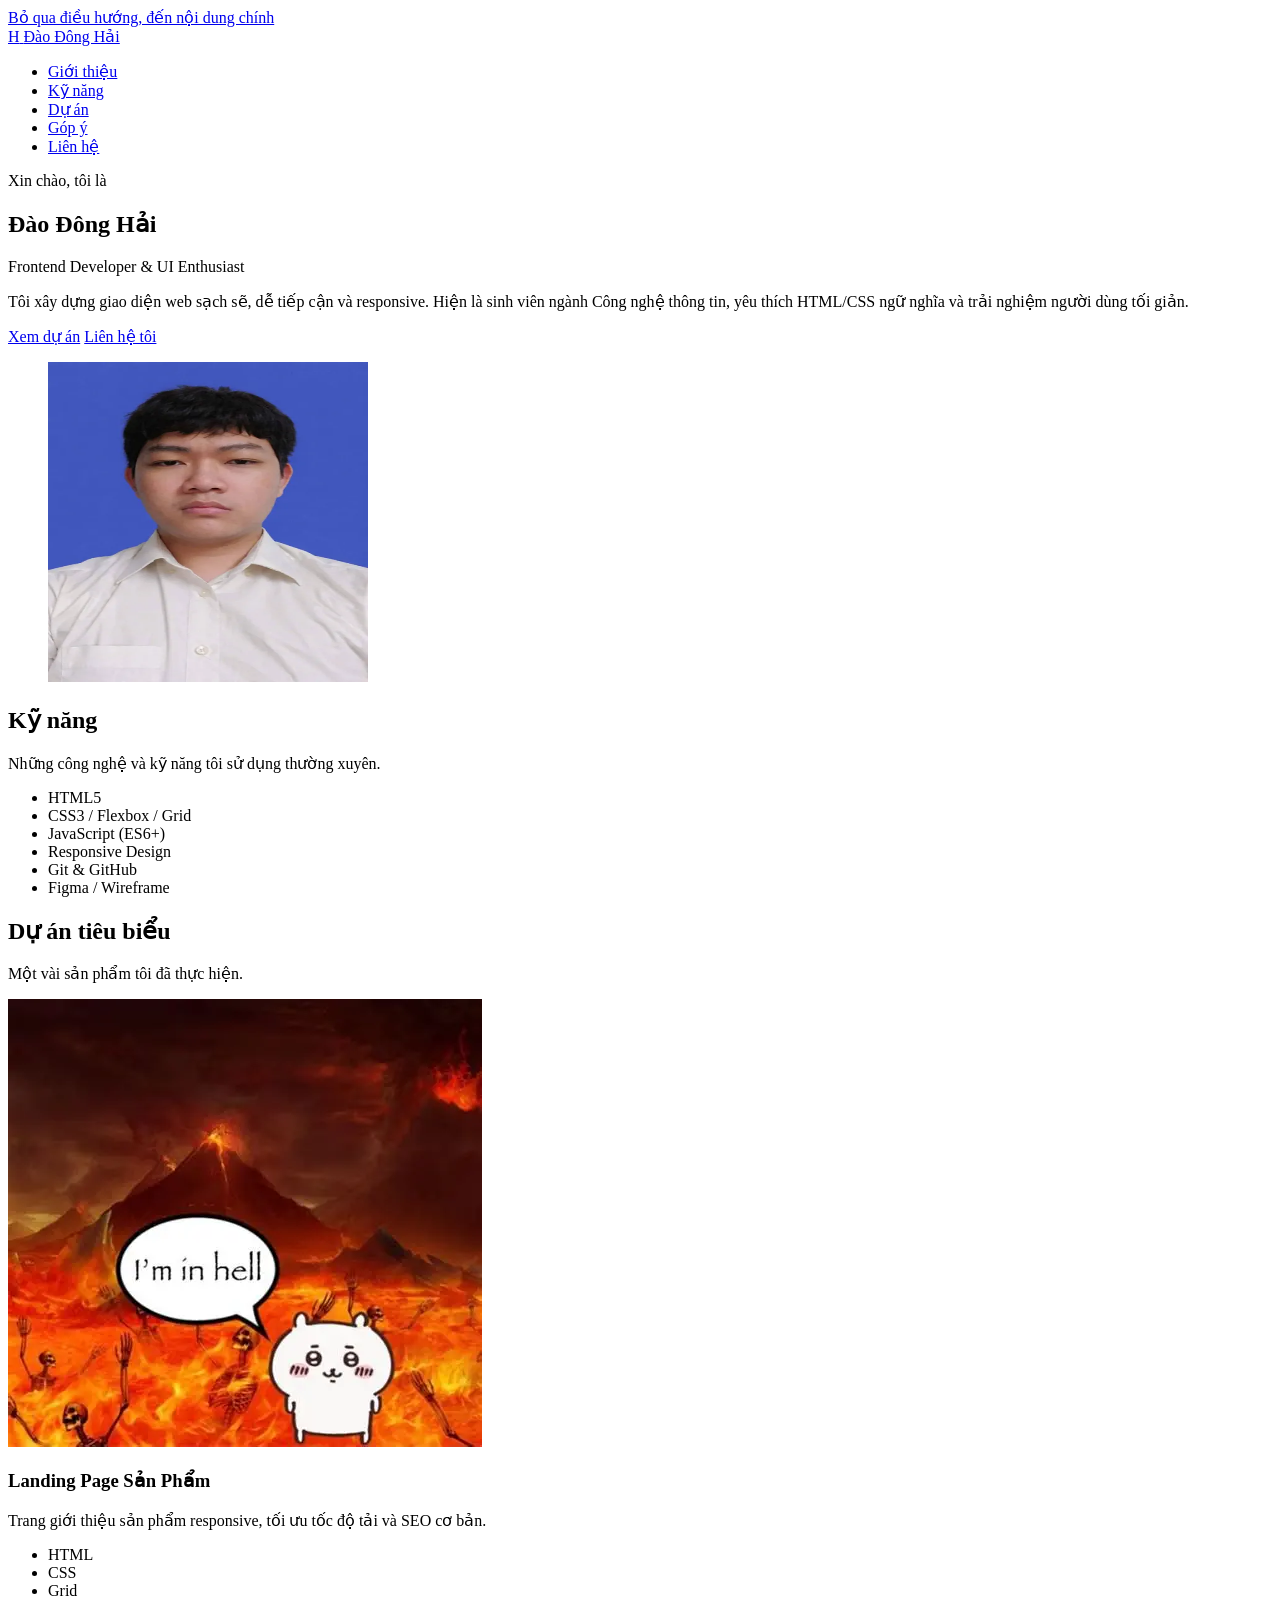
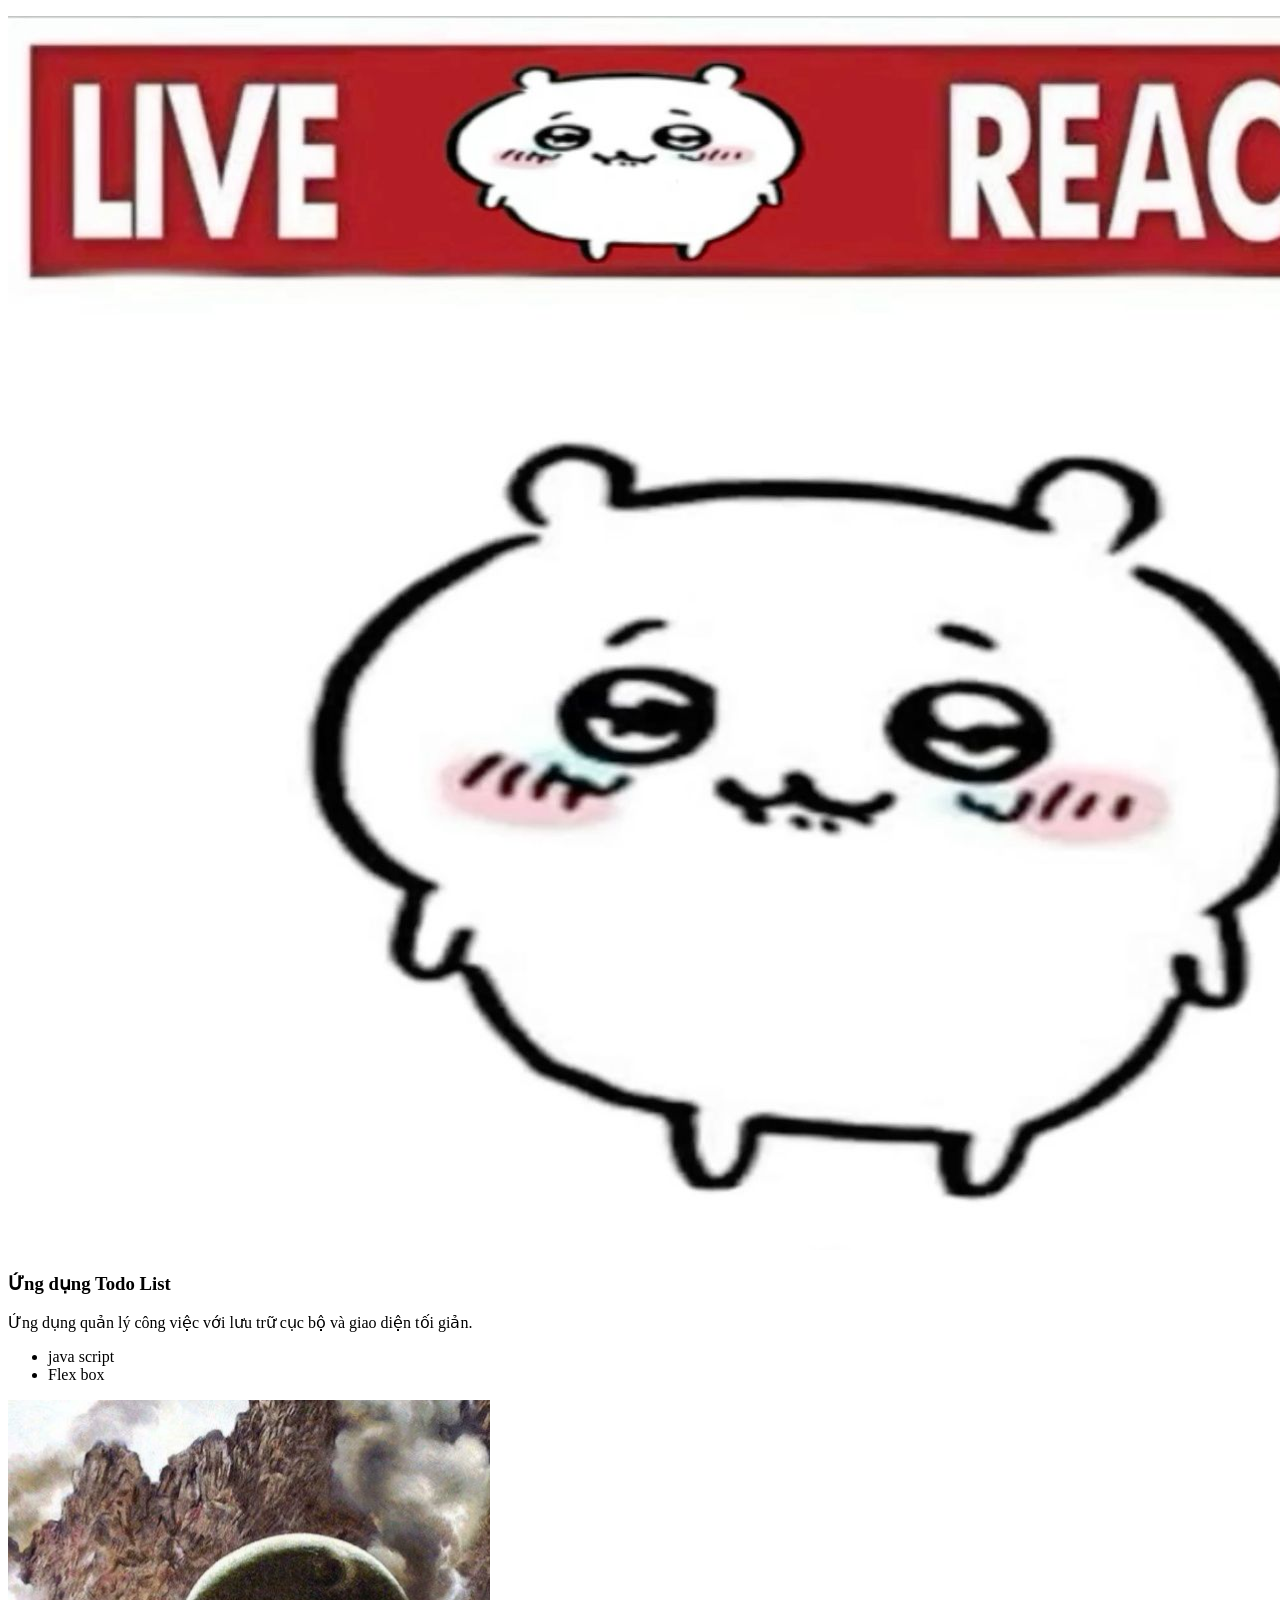
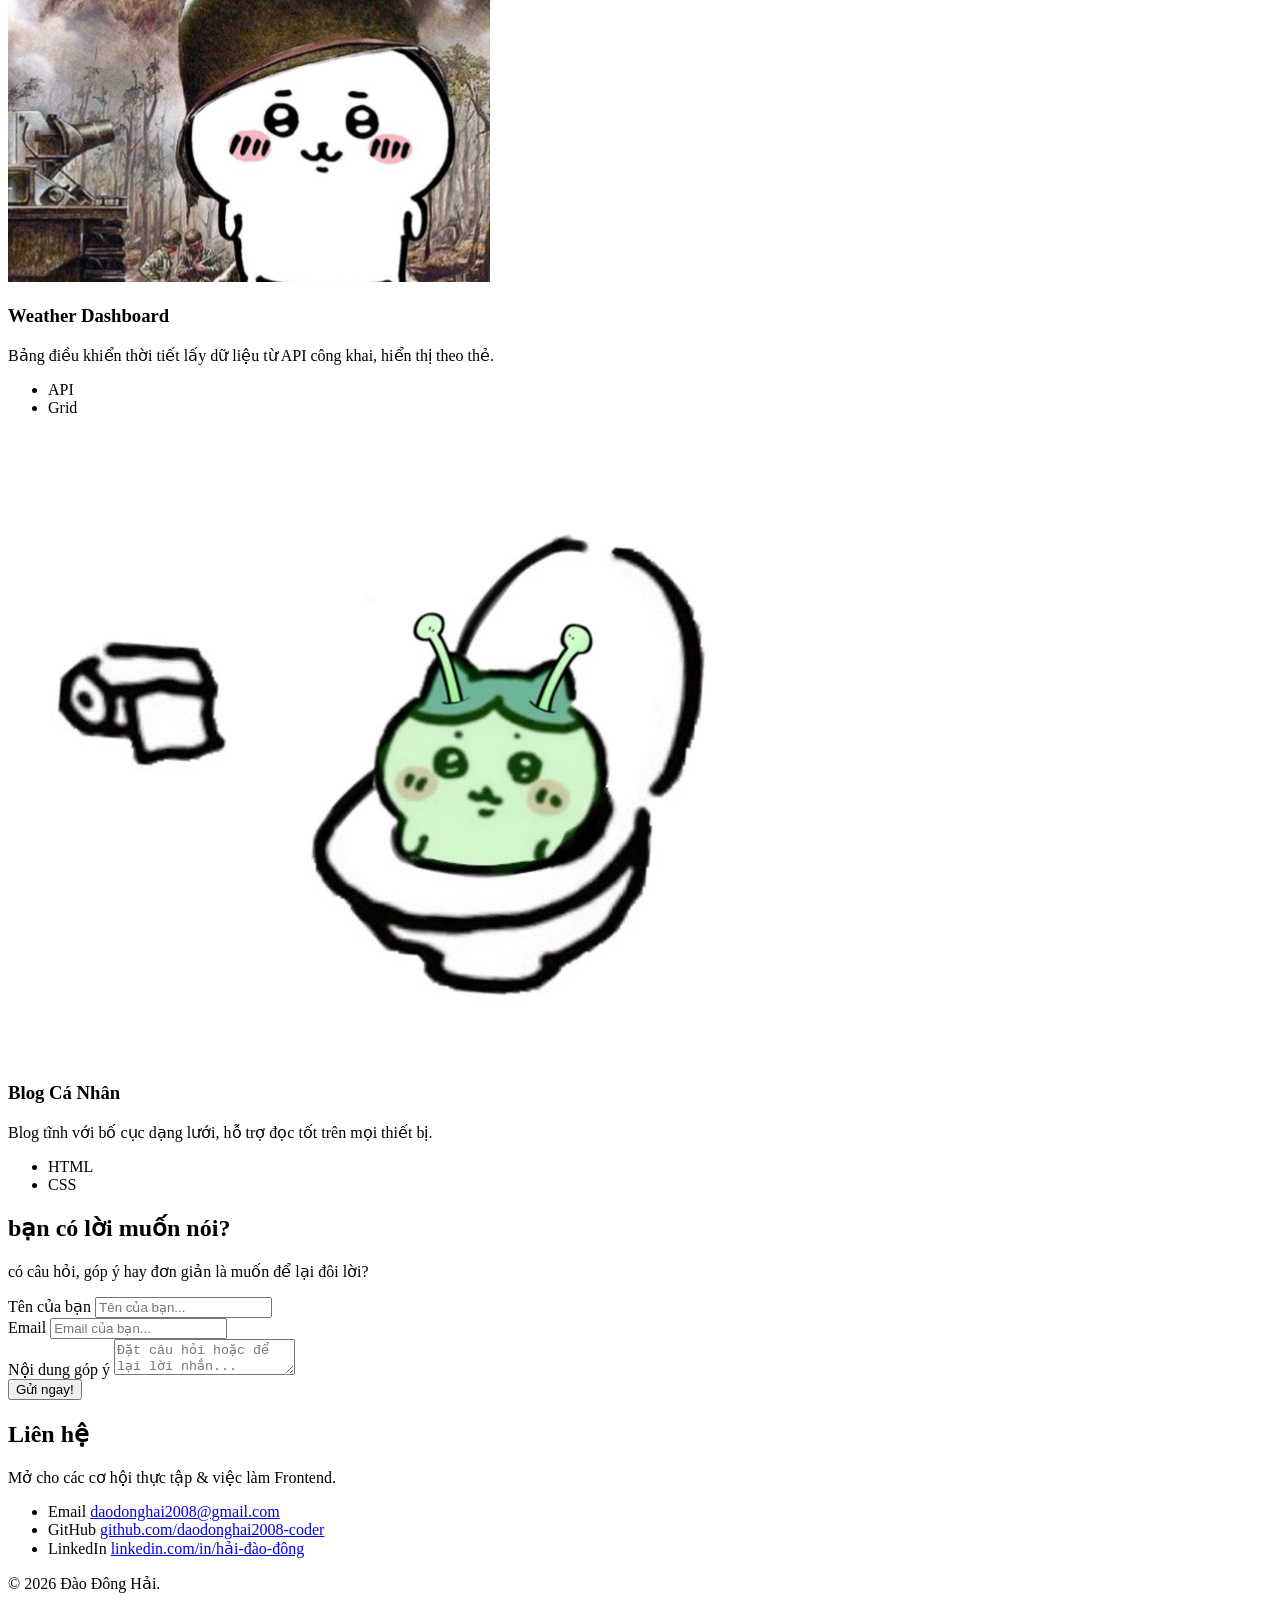
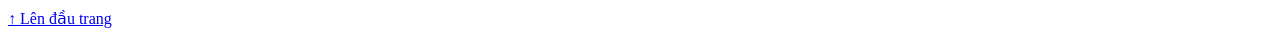
==== commit e9c25976: "Fix GitHub Pages asset paths and refresh cached CSS" ====
--- a/index.html
+++ b/index.html
@@ -13,7 +13,7 @@
   <title>Đào Đông Hải · Portfolio</title>
 
   <!-- Liên kết tới file CSS tách rời (yêu cầu của bài) -->
-  <link rel="stylesheet" href="./assets/css/styles.css" />
+  <link rel="stylesheet" href="/CV/assets/css/styles.css?v=20261125-2" />
 </head>
 
 <body id="top">
@@ -156,7 +156,7 @@
     </div>
   </footer>
 
-  <script src="./assets/js/script.js" defer></script>
+  <script src="/CV/assets/js/script.js?v=20261125-2" defer></script>
 </body>
 
 </html>
